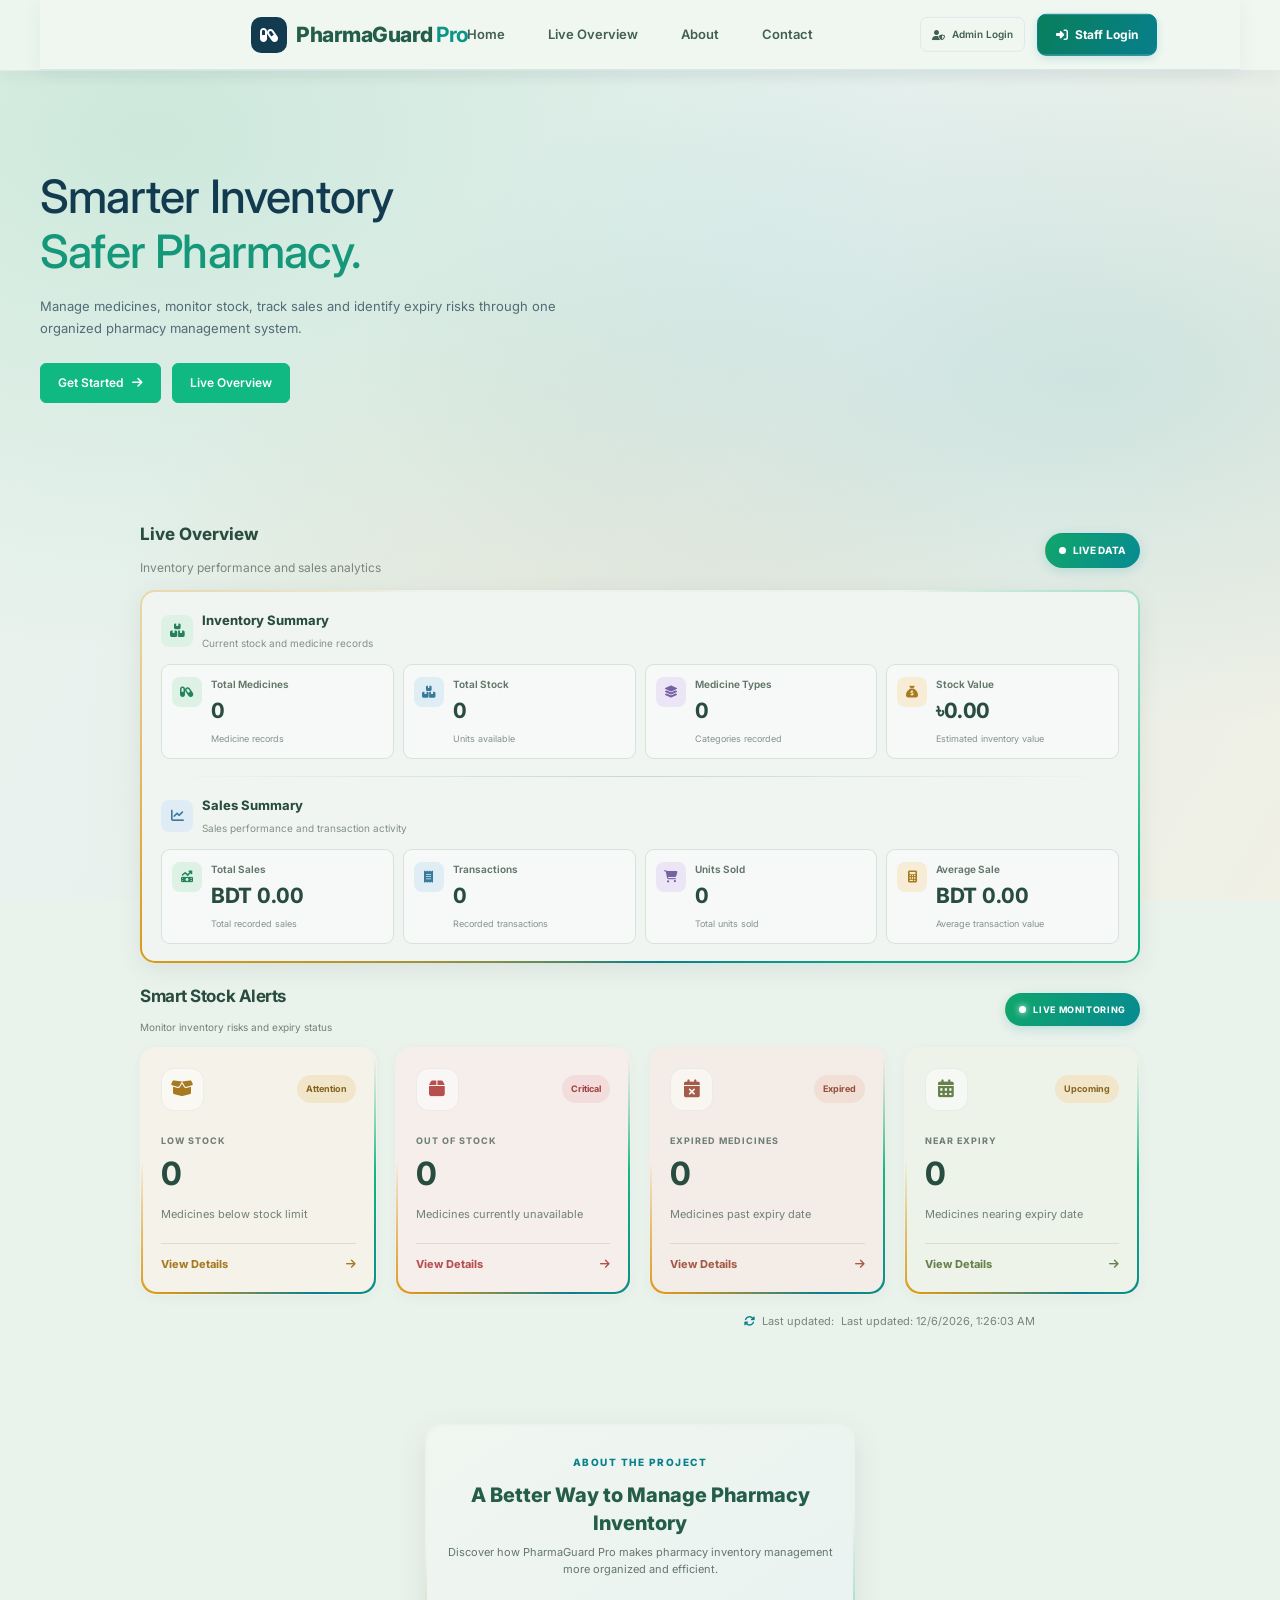
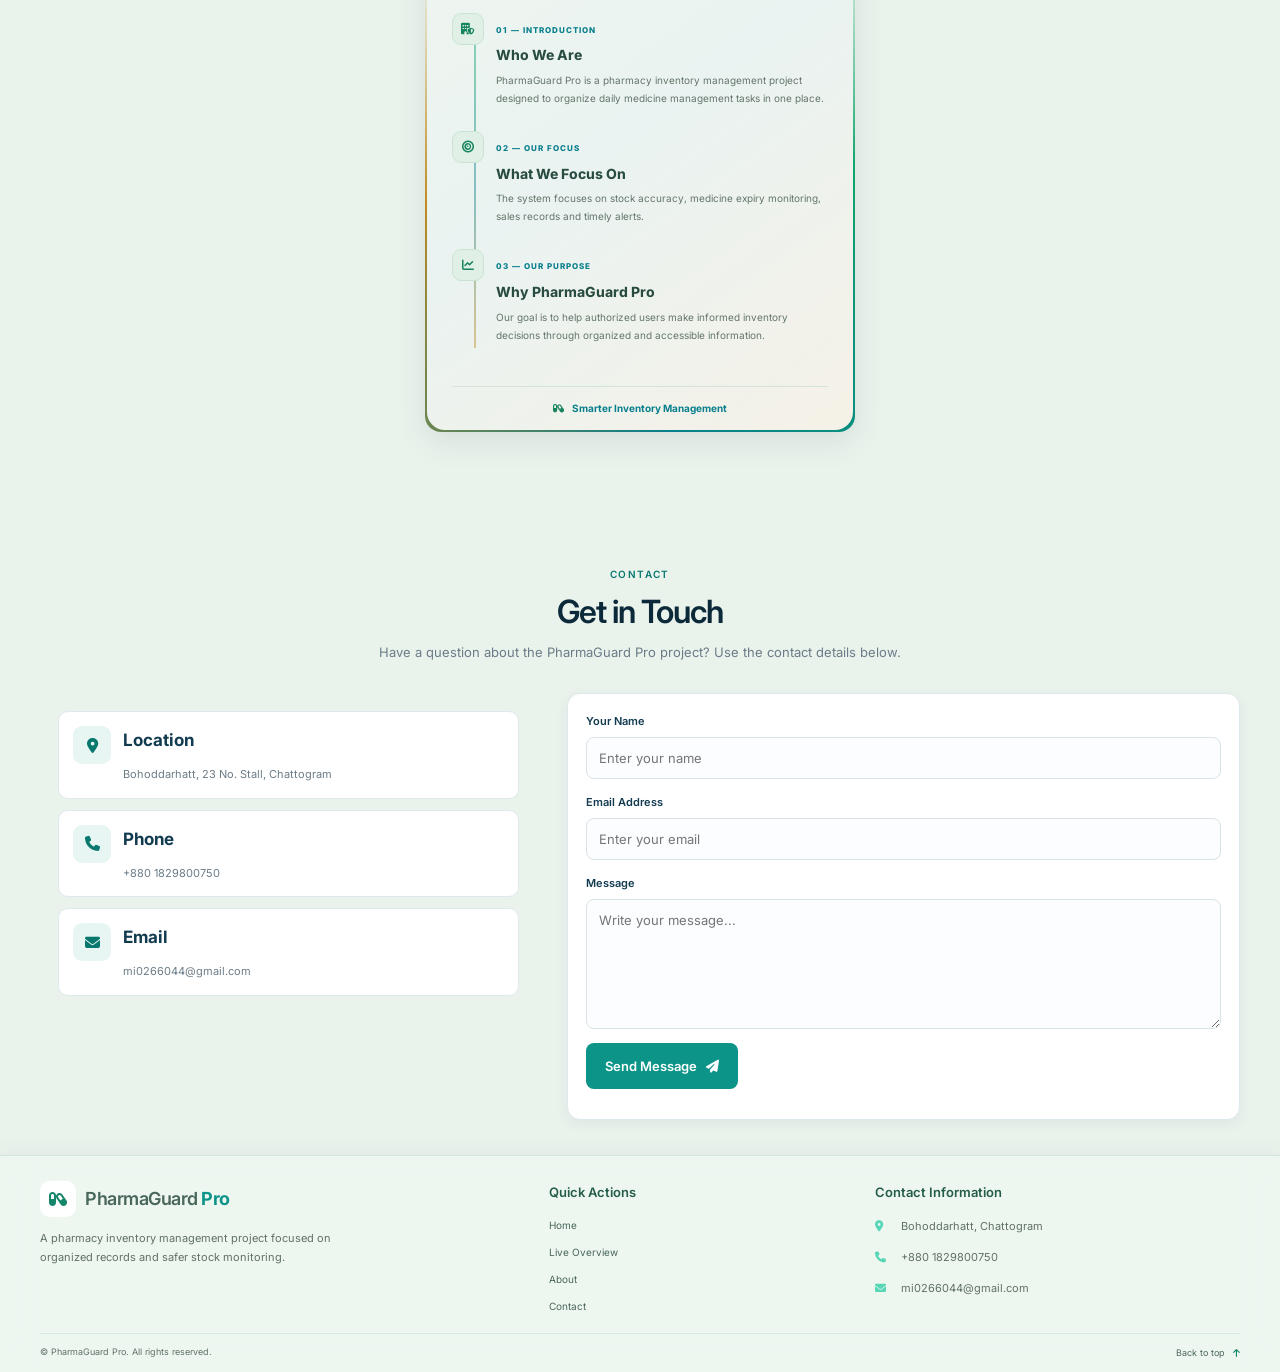
==== index.html @ 83a55e9b "Add files via upload" ====
<!DOCTYPE html>
<html lang="en">
<head>
    <meta charset="UTF-8">
    <meta name="viewport" content="width=device-width, initial-scale=1.0">

    <meta
        name="description"
        content="PharmaGuard Pro is a pharmacy inventory management system for monitoring medicines, stock levels, sales and expiry alerts."
    >

    <title>PharmaGuard Pro | Pharmacy Management</title>

    <!-- Google Font -->
    <link rel="preconnect" href="https://fonts.googleapis.com">
    <link rel="preconnect" href="https://fonts.gstatic.com" crossorigin>
    <link
        href="https://fonts.googleapis.com/css2?family=Inter:wght@400;500;600;700;800&display=swap"
        rel="stylesheet"
    >

    <!-- Icon Library -->
    <link
        rel="stylesheet"
        href="https://cdnjs.cloudflare.com/ajax/libs/font-awesome/6.5.2/css/all.min.css"
    >

    <!-- Main Stylesheet -->
<link rel="stylesheet" href="style.css?v=3.0">
</head>

<body>

    <!-- =========================
         NAVIGATION
    ========================== -->
    <header class="site-header">
        <nav class="navbar container" aria-label="Main navigation">

            <a href="index.html" class="logo" aria-label="PharmaGuard Pro home">
                <span class="logo-icon">
                    <i class="fa-solid fa-capsules"></i>
                </span>
                <span>PharmaGuard <strong>Pro</strong></span>
            </a>

            <input
                type="checkbox"
                id="menu-toggle"
                class="menu-toggle"
                aria-label="Toggle navigation menu"
            >

            <label for="menu-toggle" class="menu-icon">
                <i class="fa-solid fa-bars"></i>
            </label>

            <div class="nav-menu">
                <a href="#home" class="nav-link">Home</a>
                <a href="#overview" class="nav-link">Live Overview</a>
                <a href="#about" class="nav-link">About</a>
                <a href="#contact" class="nav-link">Contact</a>

                <div class="nav-actions">
                    <a href="admin-login.html" class="btn btn-outline">
                        <i class="fa-solid fa-user-shield"></i>
                        Admin Login
                    </a>

                    <a href="staff-login.html" class="btn btn-primary">
                        <i class="fa-solid fa-right-to-bracket"></i>
                        Staff Login
                    </a>
                </div>
            </div>

        </nav>
    </header>


    <main>

        <!-- =========================
             HERO SECTION
        ========================== -->
        <section class="hero" id="home">
            <div class="hero-overlay"></div>

            <div class="container hero-content">

                <h1>
                    Smarter Inventory<br>
                    <span>Safer Pharmacy.</span>
                </h1>

                <p>
                    Manage medicines, monitor stock, track sales and identify
                    expiry risks through one organized pharmacy management system.
                </p>

                <div class="hero-actions">
                    <a href="staff-login.html" class="btn btn-primary">
                        Get Started
                        <i class="fa-solid fa-arrow-right"></i>
                    </a>

                    <a href="#overview" class="btn btn-light">
                        Live Overview
                    </a>
                </div>

            </div>
        </section>

<!-- PROFESSIONAL INVENTORY & SALES DASHBOARD -->
<div class="dashboard-group combined-dashboard-group">

    <div class="combined-dashboard-heading">
        <div>
            <h3>Live Overview</h3>
            <p>Inventory performance and sales analytics</p>
        </div>

        <span class="overview-status">
            <span></span> LIVE DATA
        </span>
    </div>

    <!-- ONE LARGE CARD -->
    <div class="combined-dashboard-card">

        <div class="combined-card-content">

            <!-- INVENTORY SECTION -->
            <div class="combined-section-heading">
                <div class="combined-section-icon inventory-heading-icon">
                    <i class="fa-solid fa-boxes-stacked"></i>
                </div>
                <div>
                    <h4>Inventory Summary</h4>
                    <p>Current stock and medicine records</p>
                </div>
            </div>

            <div class="combined-metrics-grid">

                <article class="combined-metric">
                    <div class="combined-metric-icon icon-green">
                        <i class="fa-solid fa-capsules"></i>
                    </div>
                    <div class="combined-metric-info">
                        <span>Total Medicines</span>
                        <h3 id="dashTotalMedicines">0</h3>
                        <p>Medicine records</p>
                    </div>
                </article>

                <article class="combined-metric">
                    <div class="combined-metric-icon icon-blue">
                        <i class="fa-solid fa-boxes-stacked"></i>
                    </div>
                    <div class="combined-metric-info">
                        <span>Total Stock</span>
                        <h3 id="dashTotalStock">0</h3>
                        <p>Units available</p>
                    </div>
                </article>

                <article class="combined-metric">
                    <div class="combined-metric-icon icon-purple">
                        <i class="fa-solid fa-layer-group"></i>
                    </div>
                    <div class="combined-metric-info">
                        <span>Medicine Types</span>
                        <h3 id="dashMedicineTypes">0</h3>
                        <p>Categories recorded</p>
                    </div>
                </article>

                <article class="combined-metric">
                    <div class="combined-metric-icon icon-amber">
                        <i class="fa-solid fa-sack-dollar"></i>
                    </div>
                    <div class="combined-metric-info">
                        <span>Stock Value</span>
                        <h3 id="dashStockValue">৳0.00</h3>
                        <p>Estimated inventory value</p>
                    </div>
                </article>

            </div>

            <div class="combined-section-divider"></div>

            <!-- SALES SECTION -->
            <div class="combined-section-heading">
                <div class="combined-section-icon sales-heading-icon">
                    <i class="fa-solid fa-chart-line"></i>
                </div>
                <div>
                    <h4>Sales Summary</h4>
                    <p>Sales performance and transaction activity</p>
                </div>
            </div>

            <div class="combined-metrics-grid">

                <article class="combined-metric">
                    <div class="combined-metric-icon icon-green">
                        <i class="fa-solid fa-money-bill-trend-up"></i>
                    </div>
                    <div class="combined-metric-info">
                        <span>Total Sales</span>
                        <h3 id="dashTotalSales">৳0.00</h3>
                        <p>Total recorded sales</p>
                    </div>
                </article>

                <article class="combined-metric">
                    <div class="combined-metric-icon icon-blue">
                        <i class="fa-solid fa-receipt"></i>
                    </div>
                    <div class="combined-metric-info">
                        <span>Transactions</span>
                        <h3 id="dashTransactions">0</h3>
                        <p>Recorded transactions</p>
                    </div>
                </article>

                <article class="combined-metric">
                    <div class="combined-metric-icon icon-purple">
                        <i class="fa-solid fa-cart-shopping"></i>
                    </div>
                    <div class="combined-metric-info">
                        <span>Units Sold</span>
                        <h3 id="dashUnitsSold">0</h3>
                        <p>Total units sold</p>
                    </div>
                </article>

                <article class="combined-metric">
                    <div class="combined-metric-icon icon-amber">
                        <i class="fa-solid fa-calculator"></i>
                    </div>
                    <div class="combined-metric-info">
                        <span>Average Sale</span>
                        <h3 id="dashAverageSale">৳0.00</h3>
                        <p>Average transaction value</p>
                    </div>
                </article>

            </div>

        </div>
    </div>
</div>
<!-- Smart Stock Alerts -->
<div class="dashboard-group smart-alerts-group">

    <div class="smart-alerts-heading">
        <div>
            <h3>Smart Stock Alerts</h3>
            <p>Monitor inventory risks and expiry status</p>
        </div>

        <span class="alerts-live-badge">
            <span class="alerts-live-dot"></span>
            LIVE MONITORING
        </span>
    </div>

    <div class="dashboard-metrics alert-metrics">

        <!-- Low Stock -->
        <article class="dashboard-metric alert-card alert-low">
            <div class="alert-card-top">
                <div class="alert-icon-box">
                    <i class="fa-solid fa-box-open"></i>
                </div>
                <span class="alert-status status-warning">Attention</span>
            </div>

            <div class="alert-card-info">
                <span class="alert-category">LOW STOCK</span>
                <h3 id="dashLowStock">0</h3>
                <p>Medicines below stock limit</p>
            </div>

            <a href="alert-details.html?type=low"
               class="view-details-btn">
                View Details
                <i class="fa-solid fa-arrow-right"></i>
            </a>
        </article>

        <!-- Out of Stock -->
        <article class="dashboard-metric alert-card alert-out">
            <div class="alert-card-top">
                <div class="alert-icon-box">
                    <i class="fa-solid fa-box"></i>
                </div>
                <span class="alert-status status-critical">Critical</span>
            </div>

            <div class="alert-card-info">
                <span class="alert-category">OUT OF STOCK</span>
                <h3 id="dashOutOfStock">0</h3>
                <p>Medicines currently unavailable</p>
            </div>

            <a href="alert-details.html?type=out"
               class="view-details-btn">
                View Details
                <i class="fa-solid fa-arrow-right"></i>
            </a>
        </article>

        <!-- Expired -->
        <article class="dashboard-metric alert-card alert-expired">
            <div class="alert-card-top">
                <div class="alert-icon-box">
                    <i class="fa-solid fa-calendar-xmark"></i>
                </div>
                <span class="alert-status status-expired">Expired</span>
            </div>

            <div class="alert-card-info">
                <span class="alert-category">EXPIRED MEDICINES</span>
                <h3 id="dashExpired">0</h3>
                <p>Medicines past expiry date</p>
            </div>

            <a href="alert-details.html?type=expired"
               class="view-details-btn">
                View Details
                <i class="fa-solid fa-arrow-right"></i>
            </a>
        </article>

        <!-- Near Expiry -->
        <article class="dashboard-metric alert-card alert-near">
            <div class="alert-card-top">
                <div class="alert-icon-box">
                    <i class="fa-solid fa-calendar-days"></i>
                </div>
                <span class="alert-status status-warning">Upcoming</span>
            </div>

            <div class="alert-card-info">
                <span class="alert-category">NEAR EXPIRY</span>
                <h3 id="dashNearExpiry">0</h3>
                <p>Medicines nearing expiry date</p>
            </div>

            <a href="alert-details.html?type=near"
               class="view-details-btn">
                View Details
                <i class="fa-solid fa-arrow-right"></i>
            </a>
        </article>

    </div>
</div>

<!-- Last Updated -->
<p class="dashboard-updated">
    <i class="fa-solid fa-rotate"></i>
    Last updated:
    <span id="dashboardUpdated">Waiting for data...</span>
</p>

<!-- =========================
     PROFESSIONAL ABOUT SECTION
========================== -->

<section class="section about-section" id="about">

    <div class="container about-container">

        <div class="about-main-card">

            <!-- About Heading -->
            <div class="about-top">
                <span class="section-label">ABOUT THE PROJECT</span>

                <h2>A Better Way to Manage Pharmacy Inventory</h2>

                <p>
                    Discover how PharmaGuard Pro makes pharmacy
                    inventory management more organized and efficient.
                </p>
            </div>

            <!-- Vertical Steps -->
            <div class="about-timeline">

                <!-- Step 01 -->
                <div class="about-step">
                    <div class="about-step-number">
                        <i class="fa-solid fa-building-shield"></i>
                    </div>

                    <div class="about-step-content">
                        <span>01 — INTRODUCTION</span>
                        <h3>Who We Are</h3>
                        <p>
                            PharmaGuard Pro is a pharmacy inventory
                            management project designed to organize
                            daily medicine management tasks in one place.
                        </p>
                    </div>
                </div>

                <!-- Step 02 -->
                <div class="about-step">
                    <div class="about-step-number">
                        <i class="fa-solid fa-bullseye"></i>
                    </div>

                    <div class="about-step-content">
                        <span>02 — OUR FOCUS</span>
                        <h3>What We Focus On</h3>
                        <p>
                            The system focuses on stock accuracy,
                            medicine expiry monitoring, sales records
                            and timely alerts.
                        </p>
                    </div>
                </div>

                <!-- Step 03 -->
                <div class="about-step">
                    <div class="about-step-number">
                        <i class="fa-solid fa-chart-line"></i>
                    </div>

                    <div class="about-step-content">
                        <span>03 — OUR PURPOSE</span>
                        <h3>Why PharmaGuard Pro</h3>
                        <p>
                            Our goal is to help authorized users make
                            informed inventory decisions through
                            organized and accessible information.
                        </p>
                    </div>
                </div>

            </div>

            <!-- Bottom Label -->
            <div class="about-card-footer">
                <i class="fa-solid fa-capsules"></i>
                <span>Smarter Inventory Management</span>
            </div>

        </div>

    </div>

</section>


        <!-- =========================
             CONTACT
        ========================== -->
        <section class="section contact-section" id="contact">
            <div class="container">

                <div class="section-heading">
                    <span class="section-label">CONTACT</span>
                    <h2>Get in Touch</h2>
                    <p>
                        Have a question about the PharmaGuard Pro project?
                        Use the contact details below.
                    </p>
                </div>

                <div class="contact-grid">

                    <div class="contact-info">

                        <div class="contact-item">
                            <span class="contact-icon">
                                <i class="fa-solid fa-location-dot"></i>
                            </span>
                            <div>
                                <h3>Location</h3>
                                <p>Bohoddarhatt, 23 No. Stall, Chattogram</p>
                            </div>
                        </div>

                        <div class="contact-item">
                            <span class="contact-icon">
                                <i class="fa-solid fa-phone"></i>
                            </span>
                            <div>
                                <h3>Phone</h3>
                                <p>+880 1829800750</p>
                            </div>
                        </div>

                        <div class="contact-item">
                            <span class="contact-icon">
                                <i class="fa-solid fa-envelope"></i>
                            </span>
                            <div>
                                <h3>Email</h3>
                                <p>
                                    <a href="mailto:mi0266044@gmail.com">
                                        mi0266044@gmail.com
                                    </a>
                                </p>
                            </div>
                        </div>

                    </div>

                    <form class="contact-form" id="contactForm">
                        <div class="form-group">
                            <label for="contactName">Your Name</label>
                            <input
                                type="text"
                                id="contactName"
                                name="name"
                                placeholder="Enter your name"
                                required
                            >
                        </div>

                        <div class="form-group">
                            <label for="contactEmail">Email Address</label>
                            <input
                                type="email"
                                id="contactEmail"
                                name="email"
                                placeholder="Enter your email"
                                required
                            >
                        </div>

                        <div class="form-group">
                            <label for="contactMessage">Message</label>
                            <textarea
                                id="contactMessage"
                                name="message"
                                rows="5"
                                placeholder="Write your message..."
                                required
                            ></textarea>
                        </div>

                        <button type="submit" class="btn btn-primary">
                            Send Message
                            <i class="fa-solid fa-paper-plane"></i>
                        </button>

                        <p
                            id="contactFormStatus"
                            class="form-status"
                            role="status"
                            aria-live="polite"
                        ></p>
                    </form>

                </div>
            </div>
        </section>

    </main>
<!-- =========================
     FOOTER
========================== -->
<footer class="site-footer">
    <div class="container">

        <div class="footer-content">

            <!-- LEFT SIDE -->
            <div class="footer-brand">
                <a href="#home" class="logo footer-logo">
                    <span class="logo-icon">
                        <i class="fa-solid fa-capsules"></i>
                    </span>
                    <span>PharmaGuard <strong>Pro</strong></span>
                </a>

                <p>
                    A pharmacy inventory management project focused on
                    organized records and safer stock monitoring.
                </p>
            </div>

            <!-- CENTER -->
            <div class="footer-navigation">
                <h3>Quick Actions</h3>

                <div class="footer-links">
                    <a href="#home">Home</a>
                    <a href="#overview">Live Overview</a>
                    <a href="#about">About</a>
                    <a href="#contact">Contact</a>
                </div>
            </div>

            <!-- RIGHT SIDE -->
            <div class="footer-contact">
                <h3>Contact Information</h3>
                <p><i class="fa-solid fa-location-dot"></i> Bohoddarhatt, Chattogram</p>
                <p><i class="fa-solid fa-phone"></i> +880 1829800750</p>
                <p><i class="fa-solid fa-envelope"></i> mi0266044@gmail.com</p>
            </div>

        </div>

        <!-- COPYRIGHT -->
        <div class="footer-bottom">
            <p>
                &copy; <span id="currentYear"></span>
                PharmaGuard Pro. All rights reserved.
            </p>

            <a href="#home" aria-label="Back to top">
                Back to top
                <i class="fa-solid fa-arrow-up"></i>
            </a>
        </div>

    </div>
</footer>


    <!-- Existing project scripts -->
    <script src="script.js"></script>
    <script src="dashboard.js"></script>

</body>
</html>
---- style.css ----
/* =========================================
   PHARMAGUARD PRO
   Main Stylesheet
========================================= */

:root {
    --primary: #123b50;
    --primary-dark: #0b2939;
    --primary-light: #20576b;

    --teal: #0d9488;
    --teal-dark: #08786f;
    --green: #24a06b;

    --background: #f5f8fa;
    --surface: #ffffff;
    --surface-soft: #edf5f5;

    --text: #233746;
    --text-muted: #6b7c88;

    --border: #dfe8ed;

    --danger: #d94c52;
    --warning: #d88a19;
    --success: #198754;

    --shadow-sm: 0 4px 14px rgba(18,59,80,.06);
    --shadow-md: 0 12px 30px rgba(18,59,80,.09);

    --radius-sm: 8px;
    --radius-md: 14px;
    --radius-lg: 22px;

    --container: 1160px;
    --transition: .25s ease;
}

/* GLOBAL */

* {
    margin: 0;
    padding: 0;
    box-sizing: border-box;
}

html {
    scroll-behavior: smooth;
    scroll-padding-top: 90px;
}

body {
    font-family: "Inter", sans-serif;
    color: var(--text);
    background: var(--background);
    line-height: 1.7;
    font-size: 15px;
    overflow-x: hidden;
}

img {
    max-width: 100%;
    display: block;
}

a {
    text-decoration: none;
    color: inherit;
}

button,
input,
textarea {
    font: inherit;
}

.container {
    width: min(var(--container), calc(100% - 40px));
    margin-inline: auto;
}

.section {
    padding: 88px 0;
}

.section-heading {
    max-width: 680px;
    margin: 0 auto 42px;
    text-align: center;
}

.section-heading h2,
.about-content h2 {
    color: var(--primary-dark);
    font-size: clamp(27px, 3.2vw, 39px);
    line-height: 1.25;
    letter-spacing: -1px;
    margin-top: 10px;
    font-weight: 600;
}

.section-heading > p {
    color: var(--text-muted);
    margin-top: 13px;
    line-height: 1.8;
}

.section-label {
    display: inline-block;
    color: var(--teal-dark);
    font-size: 11px;
    font-weight: 600;
    letter-spacing: 1.7px;
    text-transform: uppercase;
}


/* BUTTONS */

.btn {
    min-height: 46px;
    padding: 11px 19px;
    display: inline-flex;
    justify-content: center;
    align-items: center;
    gap: 9px;
    border: 1px solid transparent;
    border-radius: var(--radius-sm);
    font-size: 13px;
    font-weight: 600;
    cursor: pointer;
    transition: var(--transition);
}

.btn:hover {
    transform: translateY(-2px);
}

.btn-primary {
    background: var(--teal);
    color: #fff;
    border-color: var(--teal);
}

.btn-primary:hover {
    background: var(--teal-dark);
    border-color: var(--teal-dark);
}

.btn-outline {
    background: transparent;
    color: var(--primary);
    border-color: var(--border);
}

.btn-outline:hover {
    background: var(--surface-soft);
    border-color: var(--teal);
}

.btn-light {
    background: #fff;
    color: var(--primary);
    border-color: #fff;
}


/* =========================================
   NAVBAR
   Current HTML structure preserved
========================================= */

.site-header {
    position: sticky;
    top: 0;
    z-index: 1000;
    width: 100%;
    background: rgba(255,255,255,.97);
    border-bottom: 1px solid rgba(223,232,237,.9);
    backdrop-filter: blur(12px);
    -webkit-backdrop-filter: blur(12px);
}

.navbar {
    position: relative;
    min-height: 78px;
    display: flex;
    justify-content: space-between;
    align-items: center;
    gap: 20px;
}

/* Logo left */

.logo {
    display: inline-flex;
    align-items: center;
    gap: 11px;
    color: var(--primary-dark);
    font-size: 19px;
    font-weight: 600;
    letter-spacing: -.5px;
    white-space: nowrap;
    flex-shrink: 0;
}

.logo strong {
    color: var(--teal);
}

.logo-icon {
    width: 42px;
    height: 42px;
    display: inline-flex;
    align-items: center;
    justify-content: center;
    border-radius: 12px;
    background: var(--primary);
    color: #fff;
    font-size: 19px;
}

/* Menu centered */

.nav-menu {
    display: flex;
    align-items: center;
    justify-content: center;
    gap: 25px;

    position: absolute;
    left: 50%;
    transform: translateX(-50%);
}

.nav-link {
    position: relative;
    color: #526674;
    font-size: 12px;
    font-weight: 500;
    white-space: nowrap;
    transition: color var(--transition);
}

.nav-link::after {
    content: "";
    position: absolute;
    left: 0;
    bottom: -8px;
    width: 0;
    height: 2px;
    background: var(--teal);
    transition: width var(--transition);
}

.nav-link:hover {
    color: var(--teal-dark);
}

.nav-link:hover::after {
    width: 100%;
}

/* Login buttons inside nav-menu */

.nav-actions {
    position: absolute;
    left: calc(100% + 95px);
    top: 50%;
    transform: translateY(-50%);

    display: flex;
    align-items: center;
    justify-content: flex-end;
    gap: 12px;
    white-space: nowrap;
}

.nav-actions .btn {
    min-height: 40px;
    min-width: 112px;
    padding: 9px 13px;
    display: inline-flex;
    align-items: center;
    justify-content: center;
    gap: 7px;
    border-radius: 7px;
    font-size: 11px;
    font-weight: 600;
    white-space: nowrap;
}

/* Mobile menu controls */

.menu-toggle,
.menu-icon {
    display: none;
}


/* =========================================
   HERO
========================================= */

.hero {
    position: relative;
    isolation: isolate;
    min-height: 550px;
    display: flex;
    align-items: center;
    overflow: hidden;
    background: linear-gradient(
        120deg,
        #f4fbfa 0%,
        #eaf7f6 50%,
        #f5fbfa 100%
    );
}

.hero-overlay {
    position: absolute;
    inset: 0;
    z-index: -1;
    background: transparent;
}

.hero-content {
    padding-top: 80px;
    padding-bottom: 80px;
    color: var(--primary);
}

.hero h1 {
    max-width: 700px;
    color: #123b50;
    font-size: clamp(36px, 4.5vw, 54px);
    font-weight: 500;
    line-height: 1.25;
    letter-spacing: -.8px;
}

.hero h1 span {
    color: #159779;
    font-weight: 500;
}

.hero-content > p {
    max-width: 570px;
    margin-top: 22px;
    color: #526b76;
    font-size: 14px;
    line-height: 1.8;
}

.hero-actions {
    display: flex;
    flex-wrap: wrap;
    align-items: center;
    gap: 12px;
    margin-top: 30px;
}


/* =========================================
   DASHBOARD
========================================= */

.live-dashboard {
    background: #f2f7f9;
}

.dashboard-heading {
    display: flex;
    justify-content: center;
    align-items: center;
    text-align: center;
}

.dashboard-heading > div:first-child {
    max-width: 650px;
    width: 100%;
    margin: 0 auto;
}

.dashboard-heading > div:first-child > p {
    margin-left: auto;
    margin-right: auto;
}

.dashboard-status {
    display: none;
}

.status-dot {
    width: 8px;
    height: 8px;
    border-radius: 50%;
    background: var(--green);
}

.dashboard-group {
    margin-top: 33px;
}

.dashboard-group-title {
    display: flex;
    align-items: center;
    gap: 10px;
    margin-bottom: 16px;
    color: var(--primary);
    font-size: 16px;
    font-weight: 600;
}

.dashboard-group-title > i {
    color: var(--teal);
}

.dashboard-metrics {
    display: grid;
    grid-template-columns: repeat(4, minmax(0,1fr));
    gap: 17px;
}

.dashboard-metric {
    min-width: 0;
    min-height: 112px;
    padding: 15px 17px;
    border: 1px solid var(--border);
    border-radius: var(--radius-md);
    background: #fff;
    box-shadow: 0 2px 8px rgba(18,59,80,.035);
    transition: var(--transition);
}

.dashboard-metric:hover {
    transform: translateY(-3px);
    border-color: #b8dcd8;
    box-shadow: var(--shadow-sm);
}

.metric-top {
    display: flex;
    justify-content: space-between;
    align-items: center;
    gap: 10px;
    color: var(--text-muted);
    font-size: 12px;
    font-weight: 500;
}

.metric-icon {
    display: none !important;
}

.dashboard-metric > h3 {
    margin-top: 12px;
    color: var(--primary-dark);
    font-size: 23px;
    font-weight: 500;
    line-height: 1.3;
    overflow-wrap: anywhere;
}

.dashboard-metric > p {
    margin-top: 4px;
    color: var(--text-muted);
    font-size: 10px;
}

.alert-card,
.alert-low,
.alert-out,
.alert-expired,
.alert-near {
    background: #fff !important;
    border: 1px solid #e2e9ed !important;
    box-shadow: 0 2px 8px rgba(18,59,80,.035);
}

.view-details-btn {
    display: inline-flex;
    align-items: center;
    gap: 8px;
    margin-top: 17px;
    color: var(--teal-dark);
    font-size: 11px;
    font-weight: 600;
    transition: gap var(--transition);
}

.view-details-btn:hover {
    gap: 13px;
}

.dashboard-updated {
    display: flex;
    align-items: center;
    gap: 8px;
    margin-top: 24px;
    color: var(--text-muted);
    font-size: 11px;
}

.dashboard-updated i {
    color: var(--teal);
}


/* =========================================
   ABOUT
========================================= */

.about-section {
    background: linear-gradient(110deg, #f7fbfb, #edf7f6);
}

.about-grid {
    display: grid;
    grid-template-columns: 1fr 1fr;
    align-items: center;
    gap: 45px;
}

.about-content {
    max-width: 760px;
}

.about-content h2 {
    max-width: 560px;
    margin-bottom: 20px;
}

.about-content > p {
    margin-top: 13px;
    color: var(--text-muted);
    line-height: 1.9;
}

/* About Image Show */
.about-visual {
    display: flex !important;
    align-items: center;
    justify-content: center;
    width: 100%;
    min-height: 300px;
    visibility: visible !important;
    opacity: 1 !important;
}

.about-visual img {
    display: block !important;
    width: 100%;
    max-width: 480px;
    height: 320px;
    object-fit: cover;
    border-radius: 18px;
    visibility: visible !important;
    opacity: 1 !important;
}

/* Mobile Responsive */
@media (max-width: 768px) {
    .about-grid {
        grid-template-columns: 1fr;
        gap: 25px;
    }

    .about-visual {
        min-height: 220px;
    }

    .about-visual img {
        max-width: 100%;
        height: 240px;
    }
}

/* =========================================
   CONTACT
========================================= */

.contact-section {
    background: var(--background);
}

.contact-grid {
    display: grid;
    grid-template-columns: .85fr 1.15fr;
    gap: 45px;
    align-items: start;
}

.contact-info {
    display: grid;
    gap: 16px;
}

.contact-item {
    display: flex;
    align-items: flex-start;
    gap: 16px;
    padding: 20px;
    border: 1px solid var(--border);
    border-radius: var(--radius-md);
    background: #fff;
}

.contact-icon {
    width: 44px;
    height: 44px;
    flex-shrink: 0;
    display: flex;
    align-items: center;
    justify-content: center;
    border-radius: 12px;
    background: #e7f6f2;
    color: var(--teal-dark);
    font-size: 17px;
}

.contact-item h3 {
    color: var(--primary);
    font-size: 13px;
}

.contact-item p {
    margin-top: 5px;
    color: var(--text-muted);
    font-size: 12px;
    overflow-wrap: anywhere;
}

.contact-item a:hover {
    color: var(--teal-dark);
}

.contact-form {
    padding: 28px;
    border: 1px solid var(--border);
    border-radius: var(--radius-lg);
    background: #fff;
    box-shadow: var(--shadow-sm);
}

.form-group {
    display: grid;
    gap: 8px;
    margin-bottom: 19px;
}

.form-group label {
    color: var(--primary);
    font-size: 12px;
    font-weight: 600;
}

.form-group input,
.form-group textarea {
    width: 100%;
    padding: 13px 14px;
    border: 1px solid #d8e3e8;
    border-radius: var(--radius-sm);
    background: #fbfdfe;
    color: var(--text);
    font-size: 13px;
    outline: none;
    transition: var(--transition);
}

.form-group input:focus,
.form-group textarea:focus {
    border-color: var(--teal);
    box-shadow: 0 0 0 3px rgba(13,148,136,.09);
}

.form-group textarea {
    min-height: 130px;
    resize: vertical;
}

.contact-form button {
    border: 0;
}

.form-status {
    margin-top: 12px;
    font-size: 12px;
    color: var(--text-muted);
}


/* =========================================
   FOOTER
========================================= */

.site-footer {
    padding: 43px 0 20px;
    background: #081f2c;
    color: #c4d3da;
}

.footer-content {
    display: grid;
    grid-template-columns: 1.3fr .8fr 1fr;
    align-items: start;
    gap: 55px;
    text-align: left;
}

.footer-brand {
    max-width: 330px;
}

.footer-logo {
    color: #fff;
    font-size: 20px;
}

.footer-logo .logo-icon {
    background: #fff;
    color: #138c78;
}

.footer-brand p {
    margin-top: 17px;
    color: #b0c3cc;
    font-size: 12px;
    line-height: 1.9;
}

.footer-navigation h3,
.footer-contact h3 {
    margin-bottom: 20px;
    color: #fff;
    font-size: 15px;
    font-weight: 600;
}

.footer-links {
    display: flex;
    flex-direction: column;
    align-items: flex-start;
    gap: 13px;
}

.footer-links a {
    color: #d4e1e6;
    font-size: 11px;
    transition: color var(--transition);
}

.footer-links a:hover {
    color: #69e0c3;
    padding-left: 4px;
}

.footer-contact p {
    display: flex;
    align-items: center;
    gap: 11px;
    margin-bottom: 15px;
    color: #c6d5dc;
    font-size: 12px;
}

.footer-contact i {
    min-width: 15px;
    color: #58d7b7;
}

.footer-bottom {
    margin-top: 30px;
    padding-top: 18px;
    display: flex;
    justify-content: space-between;
    align-items: center;
    gap: 20px;
    border-top: 1px solid rgba(255,255,255,.12);
}

.footer-bottom p,
.footer-bottom a {
    color: #a9bec8;
    font-size: 10px;
}

.footer-bottom a {
    display: inline-flex;
    align-items: center;
    gap: 8px;
}

.footer-bottom a:hover {
    color: #69e0c3;
}


/* =========================================
   LAPTOP
========================================= */

@media (min-width: 801px) and (max-width: 1250px) {

    .container {
        width: calc(100% - 36px);
    }

    .navbar {
        gap: 12px;
    }

    .logo {
        font-size: 16px;
        gap: 7px;
    }

    .logo-icon {
        width: 36px;
        height: 36px;
        font-size: 16px;
    }

    .nav-menu {
        gap: 15px;
    }

    .nav-link {
        font-size: 11px;
    }

    .nav-actions {
        left: calc(100% + 35px);
        gap: 7px;
    }

    .nav-actions .btn {
        min-width: 94px;
        padding: 9px 9px;
        font-size: 10px;
    }
}


/* =========================================
   TABLET AND MOBILE
========================================= */

@media (max-width: 800px) {

    .navbar {
        min-height: 72px;
        display: flex;
        justify-content: space-between;
        align-items: center;
        flex-wrap: wrap;
        gap: 0;
    }

    .logo {
        font-size: 17px;
    }

    .logo-icon {
        width: 38px;
        height: 38px;
        font-size: 17px;
    }

    .menu-icon {
        width: 42px;
        height: 42px;
        display: inline-flex;
        align-items: center;
        justify-content: center;
        border: 1px solid var(--border);
        border-radius: 9px;
        background: #fff;
        color: var(--primary);
        font-size: 20px;
        cursor: pointer;
        order: 2;
    }

    .menu-toggle {
        display: none;
    }

    .nav-menu {
        position: static;
        left: auto;
        transform: none;

        display: none;
        order: 3;
        width: 100%;

        align-items: stretch;
        flex-direction: column;
        gap: 0;

        padding: 8px 0 0;
        border-top: 1px solid var(--border);
    }

    .menu-toggle:checked ~ .nav-menu {
        display: flex;
    }

    .nav-link {
        padding: 12px 4px;
        border-bottom: 1px solid #edf1f4;
        font-size: 13px;
    }

    .nav-link::after {
        display: none;
    }

    .nav-actions {
        position: static;
        transform: none;

        display: none;
        order: 4;
        width: 100%;

        flex-direction: row;
        gap: 10px;

        padding: 12px 0 18px;
    }

    .menu-toggle:checked ~ .nav-menu .nav-actions {
        display: flex;
    }

    .nav-actions .btn {
        flex: 1;
        min-width: 0;
        width: 100%;
        padding: 10px 8px;
        font-size: 11px;
    }

    .hero {
        min-height: 510px;
    }

    .hero-content {
        padding-top: 70px;
        padding-bottom: 70px;
    }

    .dashboard-metrics {
        grid-template-columns: repeat(2,minmax(0,1fr));
    }

    .contact-grid {
        grid-template-columns: 1fr;
        gap: 30px;
    }

    .footer-content {
        grid-template-columns: 1fr 1fr;
        gap: 35px;
    }

    .footer-brand {
        grid-column: 1 / -1;
    }
}


/* =========================================
   SMALL MOBILE
========================================= */

@media (max-width: 480px) {

    .container {
        width: calc(100% - 28px);
    }

    .section {
        padding: 62px 0;
    }

    .section-heading h2,
    .about-content h2 {
        font-size: 27px;
    }

    .logo {
        gap: 8px;
        font-size: 15px;
    }

    .logo-icon {
        width: 35px;
        height: 35px;
        font-size: 15px;
    }

    .nav-actions {
        gap: 8px;
    }

    .hero {
        min-height: 480px;
    }

    .hero-content {
        padding-top: 58px;
        padding-bottom: 58px;
    }

    .hero h1 {
        font-size: 37px;
    }

    .hero-content > p {
        font-size: 13px;
    }

    .hero-actions {
        align-items: stretch;
        flex-direction: column;
    }

    .hero-actions .btn {
        width: 100%;
    }

    .dashboard-metrics {
        gap: 10px;
    }

    .dashboard-metric {
        min-height: 105px;
        padding: 14px 12px;
        border-radius: 11px;
    }

    .metric-top {
        font-size: 10px;
    }

    .dashboard-metric > h3 {
        font-size: 21px;
    }

    .dashboard-group-title {
        font-size: 14px;
    }

    .contact-form {
        padding: 20px 15px;
    }

    .footer-content {
        grid-template-columns: 1fr;
        gap: 28px;
    }

    .footer-brand {
        grid-column: auto;
    }

    .footer-bottom {
        align-items: center;
        flex-direction: column;
        text-align: center;
        gap: 12px;
    }
}


/* ACCESSIBILITY */

@media (prefers-reduced-motion: reduce) {
    *,
    *::before,
    *::after {
        scroll-behavior: auto !important;
        transition-duration: .01ms !important;
    }
}

.dashboard-group h3 {
    margin-bottom: 14px;
    padding-bottom: 6px;
    line-height: 1.4;
}

.dashboard-group h3 + * {
    margin-top: 4px;
}

/* =====================================
   LIVE DASHBOARD - CLEAN PROFESSIONAL UI
===================================== */

.live-dashboard {
    background: #f5f7f8;
    color: #263746;
}

.live-dashboard .dashboard-heading {
    display: flex;
    align-items: center;
    justify-content: space-between;
    gap: 22px;
    margin-bottom: 38px;
}

.live-dashboard .dashboard-heading h2 {
    color: #244454;
    font-weight: 600;
    letter-spacing: -0.5px;
}

.live-dashboard .dashboard-heading p {
    color: #71808a;
    line-height: 1.8;
}

/* Animated LIVE circle */
.live-dashboard .dashboard-status {
    display: inline-flex;
    align-items: center;
    gap: 9px;
    flex-shrink: 0;
    padding: 9px 14px;
    border: 1px solid #dce7e7;
    border-radius: 50px;
    background: #ffffff;
    color: #244454;
    font-size: 11px;
    font-weight: 700;
    letter-spacing: 1px;
}

.live-dashboard .live-indicator {
    width: 11px;
    height: 11px;
    display: inline-block;
    border-radius: 50%;
    background: #10b981;
    animation: liveColorChange 3s ease-in-out infinite;
}

@keyframes liveColorChange {
    0%, 100% {
        background: #10b981;
        box-shadow: 0 0 5px #10b981;
    }

    33% {
        background: #087f8c;
        box-shadow: 0 0 9px #087f8c;
    }

    66% {
        background: #e5a323;
        box-shadow: 0 0 9px #e5a323;
    }
}

/* Section groups */
.live-dashboard .dashboard-group {
    margin: 0 0 38px;
}

.live-dashboard .dashboard-group > h3 {
    margin: 0 0 20px;
    padding-bottom: 13px;
    border-bottom: 1px solid #dfe6e8;
    color: #315564;
    font-size: 15px;
    font-weight: 600;
}

/* Remove card appearance */
.live-dashboard .dashboard-metrics {
    display: grid;
    grid-template-columns: repeat(4, minmax(0, 1fr));
    gap: 0;
    background: transparent;
}

.live-dashboard .dashboard-metric {
    min-width: 0;
    padding: 12px 23px;
    background: transparent;
    border: 0;
    border-left: 1px solid #dfe6e8;
    border-radius: 0;
    box-shadow: none;
    transition: none;
}

.live-dashboard .dashboard-metric:first-child {
    padding-left: 0;
    border-left: 0;
}

/* Hide decorative metric icons */
.live-dashboard .metric-icon {
    display: none !important;
}

.live-dashboard .metric-top {
    display: block;
    margin-bottom: 12px;
    color: #71808a;
    font-size: 12px;
    font-weight: 500;
}

.live-dashboard .dashboard-metric h3 {
    margin: 0 0 8px;
    color: #245363;
    font-size: 30px;
    font-weight: 600;
    line-height: 1.3;
    overflow-wrap: anywhere;
}

.live-dashboard .dashboard-metric p {
    margin: 0;
    color: #829099;
    font-size: 12px;
    line-height: 1.7;
}

/* Alert metrics remain simple, not boxed */
.live-dashboard .alert-card {
    border-radius: 0;
    box-shadow: none;
}

.live-dashboard .alert-card.alert-low {
    border-left: 0;
}

.live-dashboard .alert-card.alert-out,
.live-dashboard .alert-card.alert-expired,
.live-dashboard .alert-card.alert-near {
    border-left: 1px solid #dfe6e8;
}

/* Alert detail links */
.live-dashboard .view-details-btn {
    display: inline-flex;
    align-items: center;
    gap: 7px;
    margin-top: 14px;
    color: #087f8c;
    font-size: 12px;
    font-weight: 600;
    text-decoration: none;
}

.live-dashboard .view-details-btn:hover {
    color: #075e68;
}

/* Last updated */
.live-dashboard .dashboard-updated {
    display: flex;
    align-items: center;
    flex-wrap: wrap;
    gap: 8px;
    margin: 8px 0 0;
    padding-top: 18px;
    border-top: 1px solid #dfe6e8;
    color: #71808a;
    font-size: 11px;
}

.live-dashboard .dashboard-updated i {
    color: #087f8c;
}

/* Tablet and mobile */
@media (max-width: 768px) {
    .live-dashboard .dashboard-heading {
        align-items: flex-start;
        gap: 14px;
    }

    .live-dashboard .dashboard-metrics {
        grid-template-columns: repeat(2, minmax(0, 1fr));
        row-gap: 24px;
    }

    .live-dashboard .dashboard-metric {
        padding: 10px 14px;
    }

    .live-dashboard .dashboard-metric:nth-child(odd) {
        padding-left: 0;
        border-left: 0;
    }

    .live-dashboard .dashboard-metric:nth-child(even) {
        border-left: 1px solid #dfe6e8;
    }

    .live-dashboard .dashboard-metric h3 {
        font-size: 26px;
    }
}

@media (max-width: 420px) {
    .live-dashboard .dashboard-heading {
        flex-direction: column;
    }

    .live-dashboard .dashboard-heading h2 {
        font-size: 22px;
    }

    .live-dashboard .dashboard-status {
        padding: 7px 11px;
    }

    .live-dashboard .dashboard-metric h3 {
        font-size: 23px;
    }

    .live-dashboard .dashboard-metric p {
        font-size: 11px;
    }
}

/* =====================================
   FULL LIVE BUTTON COLOR ANIMATION
===================================== */

.live-dashboard .dashboard-status {
    position: relative;
    display: inline-flex;
    align-items: center;
    justify-content: center;
    gap: 8px;
    min-width: 88px;
    padding: 8px 13px;
    border: 1px solid #10b981;
    border-radius: 50px;
    background: #10b981;
    color: #ffffff;
    font-size: 11px;
    font-weight: 700;
    letter-spacing: 1px;
    animation: liveButtonColor 4s ease-in-out infinite;
}

.live-dashboard .live-indicator {
    width: 8px;
    height: 8px;
    border-radius: 50%;
    background: #ffffff;
    box-shadow: 0 0 5px #ffffff;
    animation: liveDotPulse 1s ease-in-out infinite;
}

/* LIVE BUTTON - OUTWARD GLOW ANIMATION */

.live-dashboard .dashboard-status {
    position: relative;
    z-index: 1;
    overflow: visible;
    animation: liveButtonGlow 3s ease-in-out infinite;
}

@keyframes liveButtonGlow {
    0%, 100% {
        background: #10b981;
        border-color: #10b981;
        box-shadow:
            0 0 5px #10b981,
            0 0 12px #10b981,
            0 0 22px #10b981;
    }

    33% {
        background: #087f8c;
        border-color: #087f8c;
        box-shadow:
            0 0 7px #087f8c,
            0 0 18px #087f8c,
            0 0 32px #087f8c;
    }

    66% {
        background: #d99a18;
        border-color: #d99a18;
        box-shadow:
            0 0 7px #d99a18,
            0 0 18px #d99a18,
            0 0 32px #d99a18;
    }
}

@keyframes liveDotPulse {
    0%, 100% {
        opacity: 1;
        transform: scale(1);
    }

    50% {
        opacity: 0.55;
        transform: scale(0.8);
    }
}

/* =====================================
   COMPACT HORIZONTAL METRIC SECTIONS
===================================== */

.live-dashboard .dashboard-group {
    margin-bottom: 25px;
}

.live-dashboard .dashboard-group > h3 {
    margin-bottom: 12px;
    padding-bottom: 9px;
    font-size: 14px;
}

.live-dashboard .dashboard-metrics {
    gap: 0;
}

.live-dashboard .dashboard-metric {
    padding: 7px 15px;
}

.live-dashboard .dashboard-metric:first-child {
    padding-left: 0;
}

.live-dashboard .metric-top {
    margin-bottom: 7px;
    font-size: 11px;
}

.live-dashboard .dashboard-metric h3 {
    margin-bottom: 5px;
    font-size: 25px;
    line-height: 1.25;
}

.live-dashboard .dashboard-metric p {
    font-size: 11px;
    line-height: 1.5;
}

.live-dashboard .view-details-btn {
    margin-top: 9px;
    font-size: 11px;
}

.live-dashboard .dashboard-updated {
    margin-top: 3px;
    padding-top: 12px;
}

/* Mobile compact layout */
@media (max-width: 768px) {
    .live-dashboard .dashboard-group {
        margin-bottom: 23px;
    }

    .live-dashboard .dashboard-metric {
        padding: 7px 12px;
    }

    .live-dashboard .dashboard-metric h3 {
        font-size: 23px;
    }
}

@media (max-width: 420px) {
    .live-dashboard .dashboard-metric h3 {
        font-size: 21px;
    }

    .live-dashboard .dashboard-metric p {
        font-size: 10px;
    }

    .live-dashboard .dashboard-status {
        min-width: 82px;
        padding: 7px 11px;
    }
}


/* =========================================
   PHARMAGUARD PRO - HERO BUTTON ANIMATION
   Always Running: Green → Teal → Amber
========================================= */

.hero-actions .btn-primary,
.hero-actions .btn-light {
    position: relative;
    display: inline-flex;
    align-items: center;
    justify-content: center;
    gap: 9px;

    color: #ffffff !important;
    background: #10b981 !important;
    border: 1px solid #10b981 !important;
    border-radius: 6px;

    animation: heroLiveButtonGlow 3s ease-in-out infinite !important;

    transition: transform 0.3s ease;
    overflow: visible;
    z-index: 1;
}

/* Always running color and outward glow */
@keyframes heroLiveButtonGlow {

    0%, 100% {
        background: #10b981;
        border-color: #10b981;

        box-shadow:
            0 0 5px #10b981,
            0 0 12px #10b981,
            0 0 22px #10b981;
    }

    33% {
        background: #087f8c;
        border-color: #087f8c;

        box-shadow:
            0 0 7px #087f8c,
            0 0 18px #087f8c,
            0 0 32px #087f8c;
    }

    66% {
        background: #d99a18;
        border-color: #d99a18;

        box-shadow:
            0 0 7px #d99a18,
            0 0 18px #d99a18,
            0 0 32px #d99a18;
    }
}

/* Hover effect without stopping animation */
.hero-actions .btn-primary:hover,
.hero-actions .btn-light:hover {
    transform: translateY(-3px);
}

/* Keep arrow icon visible */
.hero-actions .btn-primary i {
    color: #ffffff;
}

/* Mobile button layout */
@media (max-width: 480px) {
    .hero-actions .btn-primary,
    .hero-actions .btn-light {
        min-width: 135px;
    }
}

/* Accessibility */
@media (prefers-reduced-motion: reduce) {
    .hero-actions .btn-primary,
    .hero-actions .btn-light {
        animation: none !important;
    }
}


/* =========================================
   PHARMAGUARD PRO
   COMPACT PROFESSIONAL HOME PAGE
========================================= */

/* Global container */
:root {
    --container: 1080px;
}

.container {
    width: min(var(--container), calc(100% - 36px));
}

/* General sections */
.section {
    padding: 60px 0;
}

.section-heading {
    max-width: 620px;
    margin-bottom: 30px;
}

.section-heading h2,
.about-content h2 {
    font-size: clamp(24px, 3vw, 32px);
    margin-top: 7px;
}

.section-heading > p {
    margin-top: 9px;
    font-size: 13px;
    line-height: 1.7;
}

.section-label {
    font-size: 10px;
    letter-spacing: 1.4px;
}

/* =========================================
   NAVBAR - COMPACT
========================================= */

.navbar {
    min-height: 66px;
}

.logo {
    font-size: 17px;
    gap: 9px;
}

.logo-icon {
    width: 36px;
    height: 36px;
    font-size: 16px;
    border-radius: 10px;
}

.nav-menu {
    gap: 19px;
}

.nav-link {
    font-size: 11px;
}

.nav-actions .btn {
    min-height: 35px;
    min-width: 100px;
    padding: 7px 11px;
    font-size: 10px;
}

/* =========================================
   HERO - COMPACT
========================================= */

.hero {
    min-height: 430px;
}

.hero-content {
    padding-top: 55px;
    padding-bottom: 55px;
}

.hero h1 {
    max-width: 600px;
    font-size: clamp(34px, 4vw, 46px);
    line-height: 1.2;
}

.hero-content > p {
    max-width: 520px;
    margin-top: 16px;
    font-size: 13px;
    line-height: 1.7;
}

.hero-actions {
    gap: 11px;
    margin-top: 23px;
}

.hero-actions .btn {
    min-height: 40px;
    padding: 9px 17px;
    font-size: 12px;
}

/* =========================================
   LIVE DASHBOARD - COMPACT
========================================= */

.live-dashboard {
    padding: 52px 0;
}

.live-dashboard .dashboard-heading {
    margin-bottom: 27px;
}

.live-dashboard .dashboard-heading h2 {
    font-size: 29px;
}

.live-dashboard .dashboard-heading p {
    font-size: 12px;
}

.live-dashboard .dashboard-group {
    margin-bottom: 19px;
}

.live-dashboard .dashboard-group > h3 {
    margin-bottom: 9px;
    padding-bottom: 7px;
    font-size: 13px;
}

.live-dashboard .dashboard-metric {
    padding: 6px 13px;
}

.live-dashboard .metric-top {
    margin-bottom: 5px;
    font-size: 10px;
}

.live-dashboard .dashboard-metric h3 {
    font-size: 23px;
    margin-bottom: 4px;
}

.live-dashboard .dashboard-metric p {
    font-size: 10px;
}

.live-dashboard .view-details-btn {
    margin-top: 7px;
    font-size: 10px;
}

.live-dashboard .dashboard-updated {
    margin-top: 0;
    padding-top: 10px;
    font-size: 10px;
}

/* =========================================
   ABOUT - COMPACT
========================================= */

.about-section {
    padding: 58px 0;
}

.about-grid {
    gap: 32px;
}

.about-content h2 {
    margin-bottom: 13px;
}

.about-content > p {
    margin-top: 9px;
    font-size: 13px;
    line-height: 1.75;
}

.about-visual {
    min-height: 250px;
}

.about-visual img {
    max-width: 420px;
    height: 260px;
    border-radius: 13px;
}

/* =========================================
   CONTACT - COMPACT
========================================= */

.contact-section {
    padding: 58px 0;
}

.contact-grid {
    gap: 30px;
}

.contact-info {
    gap: 11px;
}

.contact-item {
    gap: 12px;
    padding: 14px;
    border-radius: 10px;
}

.contact-icon {
    width: 38px;
    height: 38px;
    font-size: 15px;
    border-radius: 9px;
}

.contact-item h3 {
    font-size: 12px;
}

.contact-item p {
    font-size: 11px;
}

.contact-form {
    padding: 22px;
    border-radius: 13px;
}

.form-group {
    gap: 6px;
    margin-bottom: 14px;
}

.form-group label {
    font-size: 11px;
}

.form-group input,
.form-group textarea {
    padding: 10px 12px;
    font-size: 12px;
}

.form-group textarea {
    min-height: 105px;
}

/* =========================================
   FOOTER - COMPACT
========================================= */

.site-footer {
    padding: 32px 0 16px;
}

.footer-content {
    gap: 35px;
}

.footer-logo {
    font-size: 18px;
}

.footer-brand p {
    margin-top: 12px;
    font-size: 11px;
    line-height: 1.75;
}

.footer-navigation h3,
.footer-contact h3 {
    margin-bottom: 14px;
    font-size: 13px;
}

.footer-links {
    gap: 10px;
}

.footer-links a {
    font-size: 10px;
}

.footer-contact p {
    margin-bottom: 11px;
    font-size: 11px;
}

.footer-bottom {
    margin-top: 22px;
    padding-top: 13px;
}

.footer-bottom p,
.footer-bottom a {
    font-size: 9px;
}

/* =========================================
   TABLET
========================================= */

@media (max-width: 800px) {

    .navbar {
        min-height: 62px;
    }

    .hero {
        min-height: 400px;
    }

    .hero-content {
        padding-top: 48px;
        padding-bottom: 48px;
    }

    .hero h1 {
        font-size: 39px;
    }

    .section {
        padding: 48px 0;
    }

    .live-dashboard {
        padding: 45px 0;
    }

    .live-dashboard .dashboard-metrics {
        row-gap: 18px;
    }

    .about-grid {
        gap: 23px;
    }

    .about-visual {
        min-height: 220px;
    }

    .about-visual img {
        height: 230px;
    }

    .contact-grid {
        gap: 22px;
    }

    .footer-content {
        gap: 25px;
    }
}

/* =========================================
   MOBILE
========================================= */

@media (max-width: 480px) {

    .container {
        width: calc(100% - 28px);
    }

    .section {
        padding: 42px 0;
    }

    .section-heading {
        margin-bottom: 23px;
    }

    .section-heading h2,
    .about-content h2 {
        font-size: 24px;
    }

    .navbar {
        min-height: 60px;
    }

    .hero {
        min-height: 370px;
    }

    .hero-content {
        padding-top: 42px;
        padding-bottom: 42px;
    }

    .hero h1 {
        font-size: 33px;
    }

    .hero-content > p {
        margin-top: 13px;
        font-size: 12px;
        line-height: 1.7;
    }

    .hero-actions {
        margin-top: 20px;
        gap: 10px;
    }

    .hero-actions .btn {
        min-height: 39px;
        font-size: 11px;
    }

    .live-dashboard {
        padding: 40px 0;
    }

    .live-dashboard .dashboard-heading {
        margin-bottom: 22px;
    }

    .live-dashboard .dashboard-heading h2 {
        font-size: 23px;
    }

    .live-dashboard .dashboard-group {
        margin-bottom: 18px;
    }

    .live-dashboard .dashboard-metric {
        padding: 6px 10px;
    }

    .live-dashboard .dashboard-metric h3 {
        font-size: 20px;
    }

    .about-section,
    .contact-section {
        padding: 42px 0;
    }

    .about-grid {
        gap: 18px;
    }

    .about-visual {
        min-height: 190px;
    }

    .about-visual img {
        height: 200px;
        border-radius: 11px;
    }

    .about-content > p {
        font-size: 12px;
        line-height: 1.75;
    }

    .contact-grid {
        gap: 20px;
    }

    .contact-item {
        padding: 12px;
    }

    .contact-form {
        padding: 17px 13px;
    }

    .site-footer {
        padding: 27px 0 14px;
    }

    .footer-content {
        gap: 22px;
    }

    .footer-bottom {
        margin-top: 18px;
    }
}

/* =========================================
   PRESERVE HERO BUTTON ANIMATION
========================================= */

.hero-actions .btn-primary,
.hero-actions .btn-light {
    animation: heroLiveButtonGlow 3s ease-in-out infinite !important;
    color: #ffffff !important;
}

@keyframes heroLiveButtonGlow {
    0%, 100% {
        background: #10b981;
        border-color: #10b981;
        box-shadow:
            0 0 5px #10b981,
            0 0 12px #10b981,
            0 0 22px #10b981;
    }

    33% {
        background: #087f8c;
        border-color: #087f8c;
        box-shadow:
            0 0 7px #087f8c,
            0 0 18px #087f8c,
            0 0 32px #087f8c;
    }

    66% {
        background: #d99a18;
        border-color: #d99a18;
        box-shadow:
            0 0 7px #d99a18,
            0 0 18px #d99a18,
            0 0 32px #d99a18;
    }
}


/* ===== Compact Contact Section ===== */
.contact-section {
    padding: 35px 0 !important;
}

.contact-section .section-title {
    margin-bottom: 8px !important;
    font-size: 25px !important;
}

.contact-section .section-subtitle {
    margin-bottom: 20px !important;
    font-size: 13px !important;
}

.contact-section .contact-content,
.contact-section .contact-container {
    gap: 20px !important;
}

.contact-section .contact-info,
.contact-section .contact-form {
    padding: 18px !important;
}

.contact-section .contact-info h3,
.contact-section .contact-form h3 {
    font-size: 17px !important;
    margin-bottom: 10px !important;
}

.contact-section input,
.contact-section textarea,
.contact-section select {
    padding: 9px 12px !important;
    font-size: 13px !important;
}

.contact-section textarea {
    min-height: 85px !important;
}


/* ===== Compact Footer ===== */
footer,
.footer {
    padding: 25px 0 12px !important;
}

.footer .container {
    gap: 18px !important;
}

.footer h3,
.footer h4 {
    font-size: 15px !important;
    margin-bottom: 10px !important;
}

.footer p,
.footer a,
.footer li {
    font-size: 12px !important;
    line-height: 1.6 !important;
}

.footer ul {
    gap: 5px !important;
}

.footer-bottom {
    margin-top: 18px !important;
    padding-top: 10px !important;
    font-size: 11px !important;
}


/* ===== Mobile ===== */
@media (max-width: 768px) {
    .contact-section {
        padding: 28px 0 !important;
    }

    .contact-section .contact-info,
    .contact-section .contact-form {
        padding: 14px !important;
    }

    footer,
    .footer {
        padding: 20px 0 10px !important;
    }
}

/* =====================================
   SMART STOCK ALERTS — PROFESSIONAL UI
===================================== */

.smart-alerts-group {
    margin-top: 28px;
}

.smart-alerts-heading {
    display: flex;
    align-items: center;
    justify-content: space-between;
    gap: 16px;
    margin-bottom: 20px;
}

.smart-alerts-heading h3 {
    margin: 0 0 5px;
    color: #294C40;
    font-size: 21px;
    font-weight: 700;
    letter-spacing: -0.45px;
}

.smart-alerts-heading p {
    margin: 0;
    color: #728178;
    font-size: 12px;
    line-height: 1.6;
}

.alerts-live-badge {
    display: inline-flex;
    align-items: center;
    gap: 8px;
    flex-shrink: 0;
    padding: 8px 11px;
    border: 1px solid #CFE3D6;
    border-radius: 30px;
    background: #E7F2EA;
    color: #327454;
    font-size: 9px;
    font-weight: 750;
    letter-spacing: 0.65px;
}

.alerts-live-dot {
    width: 7px;
    height: 7px;
    border-radius: 50%;
    background: #10B981;
    box-shadow: 0 0 0 3px rgba(16, 185, 129, 0.12);
    animation: alertLivePulse 1.8s ease-in-out infinite;
}

.alert-metrics {
    display: grid !important;
    grid-template-columns: repeat(4, minmax(0, 1fr));
    gap: 18px !important;
    align-items: stretch;
}

/* Individual alert card */
.alert-metrics .alert-card {
    --alert-accent: #10B981;
    --alert-accent-secondary: #087F8C;
    --alert-surface: #F0F5F1;

    position: relative;
    isolation: isolate;
    display: flex;
    flex-direction: column;
    align-items: stretch;
    min-width: 0;
    padding: 20px;
    border: 1px solid transparent !important;
    border-radius: 16px;
    background: var(--alert-surface) !important;
    box-shadow: 0 3px 12px rgba(41, 76, 64, 0.045);
    overflow: hidden;
    transition: transform 0.25s ease,
                box-shadow 0.25s ease;
}

/* Rotating gradient around the outer border */
.alert-metrics .alert-card::before {
    content: "";
    position: absolute;
    inset: -150%;
    z-index: -2;
    background: conic-gradient(
        from 0deg,
        transparent 0deg,
        transparent 45deg,
        #10B981 90deg,
        #087F8C 155deg,
        #D99A18 220deg,
        transparent 275deg,
        transparent 360deg
    );
    animation: alertBorderRotate 4s linear infinite;
    pointer-events: none;
}

/* Keep the card interior clean and light */
.alert-metrics .alert-card::after {
    content: "";
    position: absolute;
    inset: 2px;
    z-index: -1;
    border-radius: 14px;
    background: var(--alert-surface);
    pointer-events: none;
}

.alert-metrics .alert-card:hover {
    transform: translateY(-4px);
    box-shadow: 0 10px 24px rgba(41, 76, 64, 0.10);
}

/* Category palettes */
.alert-metrics .alert-low {
    --alert-accent: #A77920;
    --alert-accent-secondary: #D99A18;
    --alert-surface: #F4F2E9;
}

.alert-metrics .alert-out {
    --alert-accent: #B84F4F;
    --alert-accent-secondary: #D97757;
    --alert-surface: #F5EEEB;
}

.alert-metrics .alert-expired {
    --alert-accent: #A45B48;
    --alert-accent-secondary: #C77B58;
    --alert-surface: #F4EDE7;
}

.alert-metrics .alert-near {
    --alert-accent: #66814C;
    --alert-accent-secondary: #087F8C;
    --alert-surface: #EDF3E9;
}

/* Icon and status row */
.alert-card-top {
    display: flex;
    align-items: center;
    justify-content: space-between;
    gap: 8px;
    margin-bottom: 22px;
}

.alert-icon-box {
    width: 43px;
    height: 43px;
    display: flex;
    align-items: center;
    justify-content: center;
    flex-shrink: 0;
    border: 1px solid rgba(80, 100, 85, 0.08);
    border-radius: 13px;
    background: rgba(255, 255, 255, 0.48);
    color: var(--alert-accent);
    font-size: 18px;
}

.alert-status {
    display: inline-flex;
    align-items: center;
    padding: 6px 9px;
    border-radius: 30px;
    font-size: 9px;
    font-weight: 700;
    white-space: nowrap;
}

.status-warning {
    color: #85651D;
    background: #F1E6C9;
}

.status-critical {
    color: #A33F3F;
    background: #F2DCDC;
}

.status-expired {
    color: #954C3B;
    background: #F1DFD6;
}

/* Main card content */
.alert-card-info {
    flex: 1;
}

.alert-card-info .alert-category {
    display: block;
    margin-bottom: 8px;
    color: #718077;
    font-size: 9px;
    font-weight: 750;
    letter-spacing: 1px;
}

.alert-metrics .alert-card .alert-card-info h3 {
    margin: 0 0 7px;
    color: #294C40;
    font-size: 32px;
    line-height: 1.15;
    font-weight: 750;
    letter-spacing: -1px;
    font-variant-numeric: tabular-nums;
}

.alert-metrics .alert-card-info p {
    margin: 0 0 20px;
    color: #718077;
    font-size: 11px;
    line-height: 1.6;
}

/* View details link */
.alert-metrics .alert-card .view-details-btn {
    display: flex;
    align-items: center;
    justify-content: space-between;
    gap: 8px;
    width: 100%;
    margin-top: auto;
    padding: 11px 0 0;
    border: 0;
    border-top: 1px solid rgba(67, 91, 76, 0.14);
    border-radius: 0;
    background: transparent;
    color: var(--alert-accent);
    font-size: 11px;
    font-weight: 750;
    text-decoration: none;
    transition: color 0.2s ease;
}

.alert-metrics .alert-card .view-details-btn i {
    transition: transform 0.2s ease;
}

.alert-metrics .alert-card .view-details-btn:hover {
    color: var(--alert-accent-secondary);
}

.alert-metrics .alert-card .view-details-btn:hover i {
    transform: translateX(4px);
}

/* Last updated */
.dashboard-updated {
    display: flex;
    align-items: center;
    justify-content: flex-end;
    gap: 7px;
    margin-top: 17px;
    color: #77847B;
    font-size: 11px;
}

.dashboard-updated i {
    color: #087F8C;
}

/* Animations */
@keyframes alertBorderRotate {
    from {
        transform: rotate(0deg);
    }
    to {
        transform: rotate(360deg);
    }
}

@keyframes alertLivePulse {
    0%, 100% {
        opacity: 1;
        box-shadow: 0 0 0 3px rgba(16, 185, 129, 0.12);
    }
    50% {
        opacity: 0.65;
        box-shadow: 0 0 0 5px rgba(16, 185, 129, 0.06);
    }
}

/* Tablet */
@media (max-width: 1050px) {
    .alert-metrics {
        grid-template-columns: repeat(2, minmax(0, 1fr));
    }
}

/* Mobile */
@media (max-width: 560px) {
    .smart-alerts-group {
        margin-top: 22px;
    }

    .smart-alerts-heading {
        align-items: flex-start;
        gap: 10px;
        margin-bottom: 15px;
    }

    .smart-alerts-heading h3 {
        font-size: 18px;
    }

    .smart-alerts-heading p {
        max-width: 220px;
        font-size: 11px;
    }

    .alerts-live-badge {
        gap: 5px;
        padding: 7px;
        font-size: 8px;
    }

    .alert-metrics {
        gap: 12px !important;
    }

    .alert-metrics .alert-card {
        padding: 14px;
        border-radius: 13px;
    }

    .alert-metrics .alert-card::after {
        border-radius: 11px;
    }

    .alert-card-top {
        align-items: flex-start;
        flex-direction: column;
        gap: 9px;
        margin-bottom: 16px;
    }

    .alert-icon-box {
        width: 36px;
        height: 36px;
        font-size: 15px;
        border-radius: 10px;
    }

    .alert-metrics .alert-card .alert-card-info h3 {
        font-size: 27px;
    }

    .alert-metrics .alert-card-info p {
        min-height: 35px;
        font-size: 10px;
        margin-bottom: 14px;
    }

    .alert-status {
        padding: 5px 7px;
        font-size: 8px;
    }

    .alert-metrics .alert-card .view-details-btn {
        font-size: 10px;
    }
}

@media (prefers-reduced-motion: reduce) {
    .alert-metrics .alert-card::before,
    .alerts-live-dot {
        animation-duration: 12s;
    }

    .alert-metrics .alert-card {
        transition: none;
    }
}

/* ==========================================
   COMBINED PROFESSIONAL DASHBOARD CARD
   8 Metrics | One Rotating Border
========================================== */

.combined-dashboard-group {
    margin-top: 30px;
}

.combined-dashboard-heading {
    display: flex;
    align-items: center;
    justify-content: space-between;
    gap: 15px;
    margin-bottom: 17px;
}

.combined-dashboard-heading h3 {
    color: #294C40;
    font-size: 20px;
    font-weight: 750;
    margin: 0 0 5px;
}

.combined-dashboard-heading p {
    color: #78877F;
    font-size: 12px;
    margin: 0;
}

.overview-status {
    display: inline-flex;
    align-items: center;
    gap: 7px;
    color: #27835D;
    background: #E4F3E9;
    padding: 8px 12px;
    border-radius: 30px;
    font-size: 10px;
    font-weight: 750;
    white-space: nowrap;
}

.overview-status span {
    width: 7px;
    height: 7px;
    background: #20A56C;
    border-radius: 50%;
    animation: overviewPulse 1.5s infinite;
}

/* Main card with one rotating border */
.combined-dashboard-card {
    position: relative;
    isolation: isolate;
    padding: 2px;
    border-radius: 19px;
    overflow: hidden;
    box-shadow: 0 7px 24px rgba(41, 76, 64, 0.09);
}

/* Rotating border */
.combined-dashboard-card::before {
    content: "";
    position: absolute;
    inset: -150%;
    z-index: -1;

    background: conic-gradient(
        from 0deg,
        transparent 0deg,
        transparent 55deg,
        #10B981 100deg,
        #087F8C 175deg,
        #D99A18 250deg,
        transparent 310deg,
        transparent 360deg
    );

    animation: combinedBorderRotate 4s linear infinite;
}

/* Card inner background */
.combined-card-content {
    position: relative;
    z-index: 1;
    border-radius: 17px;
    padding: 25px;
    background: #F0F5F1;
}

/* Section heading */
.combined-section-heading {
    display: flex;
    align-items: center;
    gap: 12px;
    margin-bottom: 19px;
}

.combined-section-icon {
    width: 39px;
    height: 39px;
    display: flex;
    align-items: center;
    justify-content: center;
    border-radius: 11px;
    font-size: 16px;
}

.inventory-heading-icon {
    background: #DDF1E5;
    color: #25815B;
}

.sales-heading-icon {
    background: #E0ECF5;
    color: #39799A;
}

.combined-section-heading h4 {
    margin: 0 0 4px;
    color: #294C40;
    font-size: 15px;
    font-weight: 750;
}

.combined-section-heading p {
    margin: 0;
    color: #849087;
    font-size: 11px;
}

/* Four metrics in each section */
.combined-metrics-grid {
    display: grid;
    grid-template-columns: repeat(4, minmax(0, 1fr));
    gap: 13px;
}

/* Individual metric - no separate animated borders */
.combined-metric {
    display: flex;
    align-items: flex-start;
    gap: 12px;
    min-width: 0;
    padding: 17px 13px;
    border: 1px solid rgba(207, 222, 211, 0.8);
    border-radius: 12px;
    background: rgba(255, 255, 255, 0.48);
    transition: background 0.25s ease, transform 0.25s ease;
}

.combined-metric:hover {
    background: rgba(255, 255, 255, 0.85);
    transform: translateY(-2px);
}

.combined-metric-icon {
    flex-shrink: 0;
    width: 37px;
    height: 37px;
    display: flex;
    align-items: center;
    justify-content: center;
    border-radius: 10px;
    font-size: 15px;
}

.icon-green {
    color: #23845B;
    background: #DDF1E5;
}

.icon-blue {
    color: #39799A;
    background: #DFEDF5;
}

.icon-purple {
    color: #7761A5;
    background: #EBE5F6;
}

.icon-amber {
    color: #A8791E;
    background: #F7EDD6;
}

.combined-metric-info {
    min-width: 0;
}

.combined-metric-info > span {
    display: block;
    color: #64766B;
    font-size: 11px;
    font-weight: 650;
    line-height: 1.5;
}

.combined-metric-info h3 {
    margin: 8px 0 5px;
    color: #294C40;
    font-size: 25px;
    font-weight: 750;
    line-height: 1.2;
    letter-spacing: -0.5px;
    overflow-wrap: anywhere;
    font-variant-numeric: tabular-nums;
}

.combined-metric-info p {
    margin: 0;
    color: #87938B;
    font-size: 10px;
    line-height: 1.5;
}

/* Divider inside the same large card */
.combined-section-divider {
    height: 1px;
    margin: 25px 0;
    background: linear-gradient(
        to right,
        transparent,
        #C9D9CE,
        transparent
    );
}

/* Always rotating border */
@keyframes combinedBorderRotate {
    from {
        transform: rotate(0deg);
    }
    to {
        transform: rotate(360deg);
    }
}

@keyframes overviewPulse {
    0%, 100% {
        opacity: 1;
        box-shadow: 0 0 0 0 rgba(32, 165, 108, 0.3);
    }
    50% {
        opacity: 0.65;
        box-shadow: 0 0 0 5px rgba(32, 165, 108, 0);
    }
}

/* Tablet */
@media (max-width: 900px) {
    .combined-metrics-grid {
        grid-template-columns: repeat(2, minmax(0, 1fr));
    }
}

/* Mobile */
@media (max-width: 520px) {
    .combined-dashboard-heading h3 {
        font-size: 17px;
    }

    .combined-dashboard-heading p {
        font-size: 10px;
    }

    .combined-card-content {
        padding: 16px 12px;
    }

    .combined-metrics-grid {
        gap: 8px;
    }

    .combined-metric {
        gap: 8px;
        padding: 12px 9px;
    }

    .combined-metric-icon {
        width: 30px;
        height: 30px;
        font-size: 12px;
        border-radius: 8px;
    }

    .combined-metric-info > span {
        font-size: 10px;
    }

    .combined-metric-info h3 {
        font-size: 20px;
    }

    .combined-metric-info p {
        font-size: 9px;
    }

    .combined-section-heading h4 {
        font-size: 13px;
    }

    .combined-section-heading p {
        font-size: 10px;
    }
}


/* COMPACT BUSINESS OVERVIEW CARD */

.combined-dashboard-group {
    max-width: 1000px;
    margin: 22px auto 0;
}

.combined-dashboard-heading {
    margin-bottom: 12px;
}

.combined-dashboard-heading h3 {
    font-size: 17px;
}

.combined-dashboard-card {
    max-width: 100%;
    border-radius: 15px;
}

.combined-card-content {
    padding: 17px 19px;
    border-radius: 13px;
}

.combined-section-heading {
    gap: 9px;
    margin-bottom: 12px;
}

.combined-section-icon {
    width: 32px;
    height: 32px;
    font-size: 13px;
    border-radius: 8px;
}

.combined-section-heading h4 {
    font-size: 13px;
}

.combined-section-heading p {
    font-size: 10px;
}

.combined-metrics-grid {
    gap: 9px;
}

.combined-metric {
    gap: 9px;
    padding: 12px 10px;
    border-radius: 9px;
}

.combined-metric-icon {
    width: 30px;
    height: 30px;
    font-size: 12px;
    border-radius: 8px;
}

.combined-metric-info > span {
    font-size: 10px;
}

.combined-metric-info h3 {
    font-size: 21px;
    margin: 6px 0 3px;
}

.combined-metric-info p {
    font-size: 9px;
}

.combined-section-divider {
    margin: 17px 0;
}

/* Smaller screen */
@media (max-width: 600px) {
    .combined-card-content {
        padding: 13px 10px;
    }

    .combined-metrics-grid {
        gap: 7px;
    }

    .combined-metric {
        padding: 10px 7px;
        gap: 7px;
    }

    .combined-metric-info h3 {
        font-size: 18px;
    }
}

/* COMPACT SMART STOCK ALERTS */

.smart-alerts-group {
    max-width: 1000px;
    width: 100%;
    margin: 22px auto 0;
}

.smart-alerts-heading {
    margin-bottom: 12px;
}

.smart-alerts-heading h3 {
    font-size: 17px;
    margin-bottom: 4px;
}

.smart-alerts-heading p {
    font-size: 10px;
}

.smart-alerts-panel {
    width: 100%;
    padding: 2px;
    border-radius: 15px;
    box-shadow: 0 5px 18px rgba(41, 76, 64, 0.08);
}

.smart-alerts-grid {
    grid-template-columns: repeat(4, minmax(0, 1fr));
    gap: 0;
    padding: 13px 10px;
    border-radius: 13px;
}

.smart-alert-item {
    gap: 9px;
    padding: 11px 10px;
    min-width: 0;
}

.smart-alert-icon {
    width: 31px;
    height: 31px;
    font-size: 12px;
    border-radius: 8px;
}

.smart-alert-content .smart-alert-label {
    font-size: 9px;
}

.smart-alert-content h4 {
    font-size: 21px;
    margin: 6px 0 3px;
}

.smart-alert-content p {
    font-size: 9px;
}

.smart-alert-link {
    font-size: 11px;
}

/* Tablet */
@media (max-width: 900px) {
    .smart-alerts-grid {
        grid-template-columns: repeat(2, minmax(0, 1fr));
    }
}

/* Mobile */
@media (max-width: 520px) {
    .smart-alerts-group {
        margin-top: 18px;
    }

    .smart-alerts-grid {
        padding: 9px 6px;
    }

    .smart-alert-item {
        padding: 10px 7px;
        gap: 7px;
    }

    .smart-alert-content h4 {
        font-size: 18px;
    }
}

/* LIVE DATA - FULL BOX COLOR FLOW */

.overview-status {
    position: relative;
    overflow: hidden;
    isolation: isolate;

    display: inline-flex;
    align-items: center;
    gap: 7px;

    padding: 8px 13px;
    border: 1px solid transparent;
    border-radius: 30px;

    color: #ffffff;
    background: linear-gradient(
        120deg,
        #10A66B,
        #078A91,
        #C18B20,
        #10A66B
    );

    background-size: 300% 300%;
    animation: liveBoxColorFlow 4s ease-in-out infinite;

    box-shadow: 0 3px 12px rgba(8, 138, 145, 0.18);
}

.overview-status span:first-child {
    width: 7px;
    height: 7px;
    flex-shrink: 0;
    border-radius: 50%;
    background: #ffffff;
    animation: liveDotGlow 1.2s ease-in-out infinite;
}

.overview-status span:last-child {
    color: #ffffff;
    position: relative;
    z-index: 1;
}

@keyframes liveBoxColorFlow {
    0% {
        background-position: 0% 50%;
        box-shadow: 0 3px 12px rgba(16, 166, 107, 0.20);
    }

    50% {
        background-position: 100% 50%;
        box-shadow: 0 3px 16px rgba(8, 138, 145, 0.30);
    }

    100% {
        background-position: 0% 50%;
        box-shadow: 0 3px 12px rgba(16, 166, 107, 0.20);
    }
}

@keyframes liveDotGlow {
    0%, 100% {
        opacity: 1;
        box-shadow: 0 0 3px #ffffff;
    }

    50% {
        opacity: 0.45;
        box-shadow: 0 0 9px #ffffff;
    }
}

/* LIVE MONITORING - FULL BOX COLOR FLOW */

.alerts-live-badge {
    position: relative;
    overflow: hidden;
    isolation: isolate;

    display: inline-flex;
    align-items: center;
    gap: 7px;

    padding: 8px 13px;
    border: 1px solid transparent;
    border-radius: 30px;

    color: #fff !important;
    background: linear-gradient(
        120deg,
        #10A66B,
        #078A91,
        #C18B20,
        #10A66B
    );

    background-size: 300% 300%;
    animation: liveBoxColorFlow 4s ease-in-out infinite;
    box-shadow: 0 3px 12px rgba(8, 138, 145, 0.20);
}

.alerts-live-badge .alerts-live-dot {
    position: relative;
    z-index: 1;
    flex-shrink: 0;

    background: #ffffff !important;
    box-shadow: 0 0 7px #ffffff;
    animation: liveDotGlow 1.2s ease-in-out infinite;
}


/* ==========================================
   PHARMAGUARD PRO
   ONE CONTINUOUS HOME PAGE BACKGROUND
========================================== */

html {
    background: #EAF2EC;
}

body {
    background:
        radial-gradient(
            ellipse at 12% 15%,
            rgba(16, 166, 107, 0.13),
            transparent 48%
        ),
        radial-gradient(
            ellipse at 85% 42%,
            rgba(8, 138, 145, 0.13),
            transparent 48%
        ),
        radial-gradient(
            ellipse at 45% 85%,
            rgba(193, 139, 32, 0.12),
            transparent 50%
        ),
        linear-gradient(
            120deg,
            #EAF3EC,
            #E8F1EF 50%,
            #F0F0E5
        ) !important;

    background-attachment: fixed !important;
}

/* All sections share the same background */
body > *,
main,
main > *,
section,
.hero,
.hero-section,
.live-dashboard,
#overview,
.about,
.about-section,
#about,
.contact,
.contact-section,
#contact,
footer {
    background-color: transparent !important;
    background-image: none;
}

/* Keep content cards visible */
.combined-dashboard-card,
.smart-alerts-panel,
.dashboard-metric,
.combined-metric {
    background-color: rgba(255, 255, 255, 0.42);
}

/* Smooth continuous page */
html,
body {
    min-height: 100%;
    margin: 0;
}

@media (max-width: 768px) {
    body {
        background-attachment: scroll !important;
    }
}

/* =====================================
   PHARMAGUARD PRO - PROFESSIONAL NAVBAR
===================================== */

header,
.navbar {
    position: sticky;
    top: 0;
    z-index: 1000;

    width: 100%;
    background: rgba(239, 247, 241, 0.88) !important;
    backdrop-filter: blur(16px);
    -webkit-backdrop-filter: blur(16px);

    border-bottom: 1px solid rgba(8, 138, 145, 0.12);
    box-shadow: 0 4px 18px rgba(41, 76, 64, 0.06);
}

/* Navbar layout */
.navbar .container,
header .container {
    min-height: 70px;
    display: flex;
    align-items: center;
    justify-content: space-between;
}

/* Logo / Brand */
.navbar .logo,
.navbar .brand,
header .logo {
    color: #245D49;
    font-size: 21px;
    font-weight: 800;
    letter-spacing: -0.5px;
}

/* Navigation links */
.navbar a,
header nav a {
    position: relative;
    color: #425F53;
    text-decoration: none;
    font-size: 13px;
    font-weight: 600;
    padding: 9px 12px;
    transition: color 0.25s ease;
}

/* Hover underline */
.navbar a::after,
header nav a::after {
    content: "";
    position: absolute;
    left: 12px;
    right: 12px;
    bottom: 3px;
    height: 2px;
    border-radius: 5px;

    background: linear-gradient(
        90deg,
        #10A66B,
        #087F8C,
        #C18B20
    );

    transform: scaleX(0);
    transform-origin: center;
    transition: transform 0.25s ease;
}

.navbar a:hover,
header nav a:hover {
    color: #087F8C;
}

.navbar a:hover::after,
header nav a:hover::after {
    transform: scaleX(1);
}

/* Active link */
.navbar a.active,
header nav a.active {
    color: #087F8C;
}

/* Navbar buttons */
.navbar button,
header nav button {
    border: none;
    border-radius: 9px;
    padding: 10px 17px;
    background: linear-gradient(
        120deg,
        #10A66B,
        #087F8C
    );
    color: #fff;
    font-size: 12px;
    font-weight: 700;
    cursor: pointer;
    transition: 0.25s ease;
}

.navbar button:hover,
header nav button:hover {
    transform: translateY(-2px);
    box-shadow: 0 5px 14px rgba(8, 138, 145, 0.2);
}

/* Mobile */
@media (max-width: 768px) {
    .navbar .container,
    header .container {
        min-height: 62px;
    }

    .navbar .logo,
    .navbar .brand,
    header .logo {
        font-size: 18px;
    }

    .navbar a,
    header nav a {
        font-size: 12px;
    }
}


/* NAVBAR BRAND POSITION */
.navbar .container,
header .container {
    padding-left: 24px !important;
    padding-right: 24px !important;
}

/* Logo and Website Name */
.navbar .logo,
.navbar .brand,
header .logo {
    margin-left: 12px !important;
    gap: 9px;
    display: inline-flex;
    align-items: center;
}

/* Staff Login Button - Clean Design */
.navbar .staff-login,
header .staff-login,
.navbar a[href*="staff"],
header a[href*="staff"] {
    background: linear-gradient(
        120deg,
        #087F5B,
        #087F8C
    ) !important;

    color: #FFFFFF !important;
    border: 1px solid #087F8C !important;
    border-radius: 9px;
    padding: 10px 18px !important;
    font-weight: 700 !important;
    font-size: 12px !important;
    box-shadow: 0 3px 9px rgba(8, 127, 140, 0.16);
    text-decoration: none;
}

.navbar .staff-login:hover,
header .staff-login:hover,
.navbar a[href*="staff"]:hover,
header a[href*="staff"]:hover {
    background: #066B63 !important;
    color: #FFFFFF !important;
    transform: translateY(-1px);
}


/* =====================================
   PHARMAGUARD PRO - PROFESSIONAL FOOTER
===================================== */

footer {
    background: rgba(239, 247, 241, 0.90) !important;

    backdrop-filter: blur(16px);
    -webkit-backdrop-filter: blur(16px);

    border-top: 1px solid rgba(8, 138, 145, 0.14);

    box-shadow: 0 -4px 18px rgba(41, 76, 64, 0.05);

    color: #425F53 !important;
}

/* Footer headings */
footer h2,
footer h3,
footer h4 {
    color: #245D49 !important;
    font-weight: 750;
}

/* Footer paragraphs */
footer p {
    color: #5F7167 !important;
    font-size: 13px;
    line-height: 1.8;
}

/* Footer links */
footer a {
    color: #49675A !important;
    text-decoration: none;
    transition: color 0.25s ease;
}

footer a:hover {
    color: #087F8C !important;
}

/* Footer icons */
footer i {
    color: #16866B;
}

/* Copyright area */
footer .copyright,
footer .footer-bottom {
    border-top: 1px solid rgba(8, 138, 145, 0.12);
    color: #718078 !important;
    font-size: 12px;
}

/* Footer social icons */
footer .social-links a,
footer .social-icons a {
    width: 35px;
    height: 35px;
    display: inline-flex;
    align-items: center;
    justify-content: center;
    border-radius: 9px;
    background: rgba(8, 138, 145, 0.08);
    color: #087F8C !important;
}

footer .social-links a:hover,
footer .social-icons a:hover {
    background: #087F8C;
    color: #FFFFFF !important;
}

/* ==========================================
   PROFESSIONAL VERTICAL ABOUT CARD
   Green + Teal + Amber Animated Border
========================================== */

.about-container {
    display: flex;
    justify-content: center;
    align-items: center;
    padding-top: 35px;
    padding-bottom: 35px;
}

/* Main vertical card */
.about-main-card {
    position: relative;
    isolation: isolate;
    overflow: hidden;

    width: 100%;
    max-width: 650px;

    padding: 2px;
    border-radius: 20px;

    box-shadow: 0 10px 30px rgba(41, 76, 64, 0.10);
}

/* Rotating animated border */
.about-main-card::before {
    content: "";
    position: absolute;
    inset: -150%;
    z-index: -1;

    background: conic-gradient(
        from 0deg,
        transparent 0deg,
        transparent 45deg,
        #10A66B 100deg,
        #087F8C 175deg,
        #C18B20 250deg,
        transparent 310deg,
        transparent 360deg
    );

    animation: aboutBorderRotate 5s linear infinite;
}

/* Card inner background */
.about-main-card > * {
    position: relative;
    z-index: 1;
}

.about-main-card {
    background: #EAF3EC;
}

.about-main-card::after {
    content: "";
    position: absolute;
    inset: 2px;
    z-index: -1;
    border-radius: 18px;
    background: linear-gradient(
        145deg,
        #F0F6F0,
        #EAF3F1,
        #F5F1E7
    );
    pointer-events: none;
}

/* Heading */
.about-top {
    padding: 28px 30px 18px;
    text-align: center;
}

.about-top .section-label {
    display: inline-block;
    color: #087F8C;
    font-size: 10px;
    font-weight: 800;
    letter-spacing: 1.5px;
    margin-bottom: 10px;
}

.about-top h2 {
    color: #245D49;
    font-size: 25px;
    font-weight: 800;
    line-height: 1.35;
    margin: 0 0 10px;
}

.about-top p {
    max-width: 460px;
    margin: auto;
    color: #64766B;
    font-size: 12px;
    line-height: 1.8;
}

/* Image */
.about-visual {
    margin: 0 25px;
    height: 190px;
    overflow: hidden;
    border-radius: 13px;
}

.about-visual img {
    width: 100%;
    height: 100%;
    display: block;
    object-fit: cover;
    transition: transform 0.5s ease;
}

.about-visual:hover img {
    transform: scale(1.04);
}

/* Timeline */
.about-timeline {
    position: relative;
    padding: 25px 30px 10px 35px;
}

/* Vertical timeline line */
.about-timeline::before {
    content: "";
    position: absolute;
    left: 52px;
    top: 42px;
    bottom: 38px;
    width: 2px;

    background: linear-gradient(
        to bottom,
        #10A66B,
        #087F8C,
        #C18B20
    );

    opacity: 0.45;
}

/* Individual steps */
.about-step {
    position: relative;
    display: flex;
    align-items: flex-start;
    gap: 17px;
    margin-bottom: 23px;
}

/* Step icon */
.about-step-number {
    position: relative;
    z-index: 2;

    flex-shrink: 0;
    width: 36px;
    height: 36px;

    display: flex;
    align-items: center;
    justify-content: center;

    border-radius: 11px;
    background: #E0F0E6;
    color: #16845E;

    border: 1px solid #C9E2D2;
    font-size: 14px;
}

/* Step content */
.about-step-content {
    padding-top: 2px;
}

.about-step-content > span {
    color: #087F8C;
    font-size: 9px;
    font-weight: 800;
    letter-spacing: 1px;
}

.about-step-content h3 {
    color: #294C40;
    font-size: 15px;
    font-weight: 750;
    margin: 5px 0 6px;
}

.about-step-content p {
    color: #64766B;
    font-size: 11px;
    line-height: 1.8;
    margin: 0;
}

/* Bottom footer */
.about-card-footer {
    display: flex;
    align-items: center;
    justify-content: center;
    gap: 8px;

    margin: 5px 25px 0;
    padding: 15px 10px;

    border-top: 1px solid #D5E4D9;

    color: #087F8C;
    font-size: 11px;
    font-weight: 700;
}

.about-card-footer i {
    color: #16845E;
}

/* Continuous border rotation */
@keyframes aboutBorderRotate {
    from {
        transform: rotate(0deg);
    }
    to {
        transform: rotate(360deg);
    }
}

/* Tablet */
@media (max-width: 768px) {
    .about-container {
        padding-top: 20px;
        padding-bottom: 20px;
    }

    .about-main-card {
        max-width: 560px;
    }
}

/* Mobile */
@media (max-width: 520px) {
    .about-main-card {
        border-radius: 16px;
    }

    .about-top {
        padding: 22px 16px 15px;
    }

    .about-top h2 {
        font-size: 20px;
    }

    .about-top p {
        font-size: 11px;
    }

    .about-visual {
        height: 150px;
        margin: 0 14px;
    }

    .about-timeline {
        padding: 22px 15px 5px 18px;
    }

    .about-timeline::before {
        left: 35px;
    }

    .about-step {
        gap: 12px;
        margin-bottom: 20px;
    }

    .about-step-number {
        width: 33px;
        height: 33px;
        font-size: 12px;
    }

    .about-step-content h3 {
        font-size: 14px;
    }

    .about-step-content p {
        font-size: 10px;
    }

    .about-card-footer {
        margin: 5px 14px 0;
        font-size: 10px;
    }
}

/* COMPACT ABOUT CARD - NO IMAGE */

.about-main-card {
    max-width: 560px;
    border-radius: 16px;
}

.about-top {
    padding: 20px 24px 12px;
}

.about-top h2 {
    font-size: 21px;
    margin-bottom: 7px;
}

.about-top p {
    font-size: 11px;
    line-height: 1.6;
}

.about-timeline {
    padding: 17px 25px 5px 30px;
}

.about-timeline::before {
    left: 47px;
    top: 32px;
    bottom: 30px;
}

.about-step {
    gap: 13px;
    margin-bottom: 16px;
}

.about-step-number {
    width: 32px;
    height: 32px;
    font-size: 12px;
    border-radius: 9px;
}

.about-step-content > span {
    font-size: 8px;
}

.about-step-content h3 {
    font-size: 14px;
    margin: 3px 0 4px;
}

.about-step-content p {
    font-size: 10px;
    line-height: 1.65;
}

.about-card-footer {
    padding: 11px 8px;
    margin-top: 2px;
    font-size: 10px;
}

/* Mobile */
@media (max-width: 520px) {
    .about-main-card {
        max-width: 100%;
    }

    .about-top {
        padding: 17px 14px 10px;
    }

    .about-top h2 {
        font-size: 18px;
    }

    .about-timeline {
        padding: 15px 12px 3px 15px;
    }

    .about-timeline::before {
        left: 32px;
    }

    .about-step {
        gap: 10px;
        margin-bottom: 14px;
    }

    .about-step-number {
        width: 29px;
        height: 29px;
    }

    .about-step-content h3 {
        font-size: 13px;
    }

    .about-step-content p {
        font-size: 10px;
    }
}

/* ABOUT CARD - NARROW & TALL */

.about-main-card {
    width: 100%;
    max-width: 430px;
    min-height: 520px;
    margin: 0 auto;
    border-radius: 16px;
}

.about-top {
    padding: 22px 20px 14px;
}

.about-top h2 {
    font-size: 20px;
    line-height: 1.4;
}

.about-timeline {
    padding: 20px 20px 10px 25px;
}

.about-step {
    margin-bottom: 24px;
    gap: 12px;
}

.about-step-content h3 {
    font-size: 14px;
}

.about-step-content p {
    font-size: 10px;
    line-height: 1.8;
}

.about-card-footer {
    padding: 13px 8px;
    margin-top: 8px;
}

/* Mobile */
@media (max-width: 520px) {
    .about-main-card {
        max-width: 88%;
        min-height: 500px;
    }

    .about-top {
        padding: 19px 15px 12px;
    }

    .about-timeline {
        padding: 17px 12px 8px 15px;
    }
}

/* LOGIN PAGE - SAME HOME BACKGROUND */

html {
    background: #EAF2EC;
}

body {
    background:
        radial-gradient(
            ellipse at 12% 15%,
            rgba(16, 166, 107, 0.13),
            transparent 48%
        ),
        radial-gradient(
            ellipse at 85% 42%,
            rgba(8, 138, 145, 0.13),
            transparent 48%
        ),
        radial-gradient(
            ellipse at 45% 85%,
            rgba(193, 139, 32, 0.12),
            transparent 50%
        ),
        linear-gradient(
            120deg,
            #EAF3EC,
            #E8F1EF 50%,
            #F0F0E5
        ) !important;

    background-attachment: fixed !important;
}

/* Last Updated - Move More Left */
.dashboard-updated {
    position: relative;
    right: 100px !important;
    width: calc(100% - 145px) !important;
    box-sizing: border-box;
    text-align: right;
}

@media (max-width: 768px) {
    .dashboard-updated {
        right: 0 !important;
        width: 100% !important;
        padding: 0 12px;
    }
}

/* Navbar Brand Alignment */
.navbar .logo,
.navbar .brand,
.navbar .navbar-brand {
    margin-left: 175px !important;
}

@media (max-width: 768px) {
    .navbar .logo,
    .navbar .brand,
    .navbar .navbar-brand {
        margin-left: 12px !important;
    }
}





/* ==========================================
   PHARMAGUARD PRO - FINAL ANIMATION FIX
   ========================================== */

/* 1. GET STARTED & LIVE OVERVIEW BUTTONS OFF */

.hero-actions a[href="staff-login.html"],
.hero-actions a[href="#overview"] {
    animation: none !important;
    transform: none !important;
}

.hero-actions a[href="staff-login.html"]::before,
.hero-actions a[href="staff-login.html"]::after,
.hero-actions a[href="#overview"]::before,
.hero-actions a[href="#overview"]::after {
    animation: none !important;
}

/* 2. HOME PAGE SCROLL REVEAL */

@keyframes pharmaSectionReveal {
    from {
        opacity: 0;
        transform: translateY(45px);
    }

    to {
        opacity: 1;
        transform: translateY(0);
    }
}

/* All home page content sections */
main .hero,
main .dashboard-group,
main .about-section,
main .contact-section {
    opacity: 0;
    transform: translateY(45px);
    transition: none;
}

/* Reveal when visible */
main .hero.reveal-active,
main .dashboard-group.reveal-active,
main .about-section.reveal-active,
main .contact-section.reveal-active {
    animation: pharmaSectionReveal 0.85s ease-out forwards;
}

/* Accessibility */
@media (prefers-reduced-motion: reduce) {
    main .hero,
    main .dashboard-group,
    main .about-section,
    main .contact-section {
        opacity: 1;
        transform: none;
        animation: none !important;
    }
}

/* =====================================
   ABOUT SECTION CONTENT REVEAL
===================================== */

@keyframes aboutContentReveal {
    from {
        opacity: 0;
        transform: translateY(30px);
    }
    to {
        opacity: 1;
        transform: translateY(0);
    }
}

.about-section .about-main-card,
.about-section .about-top,
.about-section .about-step,
.about-section .about-card-footer {
    opacity: 0;
    transform: translateY(30px);
}

.about-section .about-main-card.about-revealed,
.about-section .about-top.about-revealed,
.about-section .about-step.about-revealed,
.about-section .about-card-footer.about-revealed {
    animation: aboutContentReveal 0.8s ease forwards;
}

@media (prefers-reduced-motion: reduce) {
    .about-section .about-main-card,
    .about-section .about-top,
    .about-section .about-step,
    .about-section .about-card-footer {
        opacity: 1;
        transform: none;
        animation: none !important;
    }
}


/* ==========================================
   PHARMAGUARD PRO - FULL RESPONSIVE DESIGN
   ========================================== */

/* Prevent horizontal overflow */
* {
    box-sizing: border-box;
}

html,
body {
    width: 100%;
    max-width: 100%;
    overflow-x: hidden;
}

img,
video {
    max-width: 100%;
    height: auto;
}

.container {
    width: min(100% - 40px, 1200px);
    margin-inline: auto;
}

/* ==========================================
   TABLET RESPONSIVE
   ========================================== */

@media (max-width: 1024px) {

    .combined-metrics-grid,
    .dashboard-metrics {
        grid-template-columns: repeat(2, minmax(0, 1fr));
    }

    .contact-grid {
        grid-template-columns: 1fr 1fr;
        gap: 25px;
    }

    .footer-content {
        grid-template-columns: repeat(2, minmax(0, 1fr));
        gap: 30px;
    }

    .hero h1 {
        font-size: clamp(36px, 5vw, 52px);
    }

}

/* ==========================================
   MOBILE NAVIGATION
   ========================================== */

@media (max-width: 768px) {

    .container {
        width: calc(100% - 32px);
    }

    .navbar {
        position: relative;
        flex-wrap: wrap;
        min-height: 70px;
    }

    .menu-icon {
        display: flex;
        align-items: center;
        justify-content: center;
        cursor: pointer;
        font-size: 23px;
        z-index: 1001;
    }

    .nav-menu {
        position: absolute;
        top: 100%;
        left: 0;
        right: 0;
        width: 100%;
        display: none;
        flex-direction: column;
        align-items: stretch;
        gap: 15px;
        padding: 22px;
        background: #ffffff;
        border-radius: 0 0 14px 14px;
        box-shadow: 0 12px 25px rgba(0, 0, 0, 0.10);
        z-index: 1000;
    }

    .menu-toggle:checked ~ .nav-menu {
        display: flex;
    }

    .nav-link {
        display: block;
        width: 100%;
        padding: 10px 5px;
    }

    .nav-actions {
        display: flex;
        flex-direction: column;
        width: 100%;
        gap: 10px;
    }

    .nav-actions .btn {
        width: 100%;
        justify-content: center;
    }

    /* Hero */

    .hero {
        min-height: 480px;
        padding: 75px 0;
    }

    .hero-content {
        text-align: center;
    }

    .hero h1 {
        font-size: clamp(32px, 8vw, 44px);
        line-height: 1.2;
    }

    .hero p {
        font-size: 15px;
        line-height: 1.7;
    }

    .hero-actions {
        display: flex;
        flex-wrap: wrap;
        justify-content: center;
        gap: 12px;
    }

    .hero-actions .btn {
        min-width: 140px;
    }

    /* Dashboard */

    .combined-dashboard-group,
    .smart-alerts-group {
        margin-inline: auto;
        width: calc(100% - 32px);
    }

    .combined-dashboard-heading,
    .smart-alerts-heading {
        flex-wrap: wrap;
        gap: 12px;
    }

    .combined-dashboard-card {
        width: 100%;
    }

    .combined-card-content {
        padding: 20px;
    }

    .combined-metrics-grid,
    .dashboard-metrics {
        grid-template-columns: repeat(2, minmax(0, 1fr));
        gap: 14px;
    }

    .combined-metric,
    .dashboard-metric {
        min-width: 0;
    }

    .combined-metric-info h3,
    .alert-card-info h3 {
        font-size: 22px;
        overflow-wrap: anywhere;
    }

    .combined-metric-info span,
    .combined-metric-info p,
    .alert-card-info p {
        overflow-wrap: anywhere;
    }

    .combined-section-heading {
        gap: 12px;
    }

    .dashboard-updated {
        padding: 0 16px;
        text-align: center;
        overflow-wrap: anywhere;
    }

    /* About */

    .about-section {
        padding-block: 55px;
    }

    .about-main-card {
        width: 100%;
        padding: 25px 20px;
    }

    .about-top h2 {
        font-size: clamp(25px, 6vw, 34px);
        line-height: 1.3;
    }

    .about-step {
        gap: 15px;
    }

    .about-step-content {
        min-width: 0;
    }

    .about-step-content h3 {
        font-size: 19px;
    }

    .about-step-content p {
        font-size: 14px;
        line-height: 1.7;
    }

    /* Contact */

    .contact-grid {
        grid-template-columns: 1fr;
        gap: 30px;
    }

    .contact-form {
        width: 100%;
        min-width: 0;
    }

    .contact-form input,
    .contact-form textarea {
        width: 100%;
        max-width: 100%;
    }

    /* Footer */

    .footer-content {
        grid-template-columns: 1fr;
        gap: 28px;
    }

    .footer-bottom {
        flex-wrap: wrap;
        justify-content: space-between;
        gap: 15px;
    }

}

/* ==========================================
   SMALL MOBILE
   ========================================== */

@media (max-width: 480px) {

    .container {
        width: calc(100% - 28px);
    }

    .hero {
        min-height: 430px;
        padding: 65px 0;
    }

    .hero h1 {
        font-size: 32px;
    }

    .hero-actions {
        flex-direction: column;
        align-items: stretch;
    }

    .hero-actions .btn {
        width: 100%;
    }

    .combined-dashboard-group,
    .smart-alerts-group {
        width: calc(100% - 28px);
    }

    .combined-card-content {
        padding: 15px;
    }

    .combined-metrics-grid,
    .dashboard-metrics {
        grid-template-columns: 1fr;
    }

    .combined-metric {
        padding: 15px;
    }

    .combined-dashboard-heading h3,
    .smart-alerts-heading h3 {
        font-size: 20px;
    }

    .overview-status,
    .alerts-live-badge {
        font-size: 10px;
    }

    .about-main-card {
        padding: 22px 16px;
    }

    .about-step {
        align-items: flex-start;
        gap: 12px;
    }

    .about-step-number {
        flex-shrink: 0;
    }

    .about-top h2 {
        font-size: 26px;
    }

    .contact-section .section-heading h2 {
        font-size: 28px;
    }

    .footer-bottom {
        flex-direction: column;
        align-items: flex-start;
    }

}

/* ==========================================
   EXTRA SMALL MOBILE
   ========================================== */

@media (max-width: 360px) {

    .container {
        width: calc(100% - 24px);
    }

    .hero h1 {
        font-size: 28px;
    }

    .logo {
        font-size: 16px;
    }

    .combined-metric-info h3 {
        font-size: 20px;
    }

    .about-top h2 {
        font-size: 23px;
    }

    .about-step-content h3 {
        font-size: 17px;
    }

}
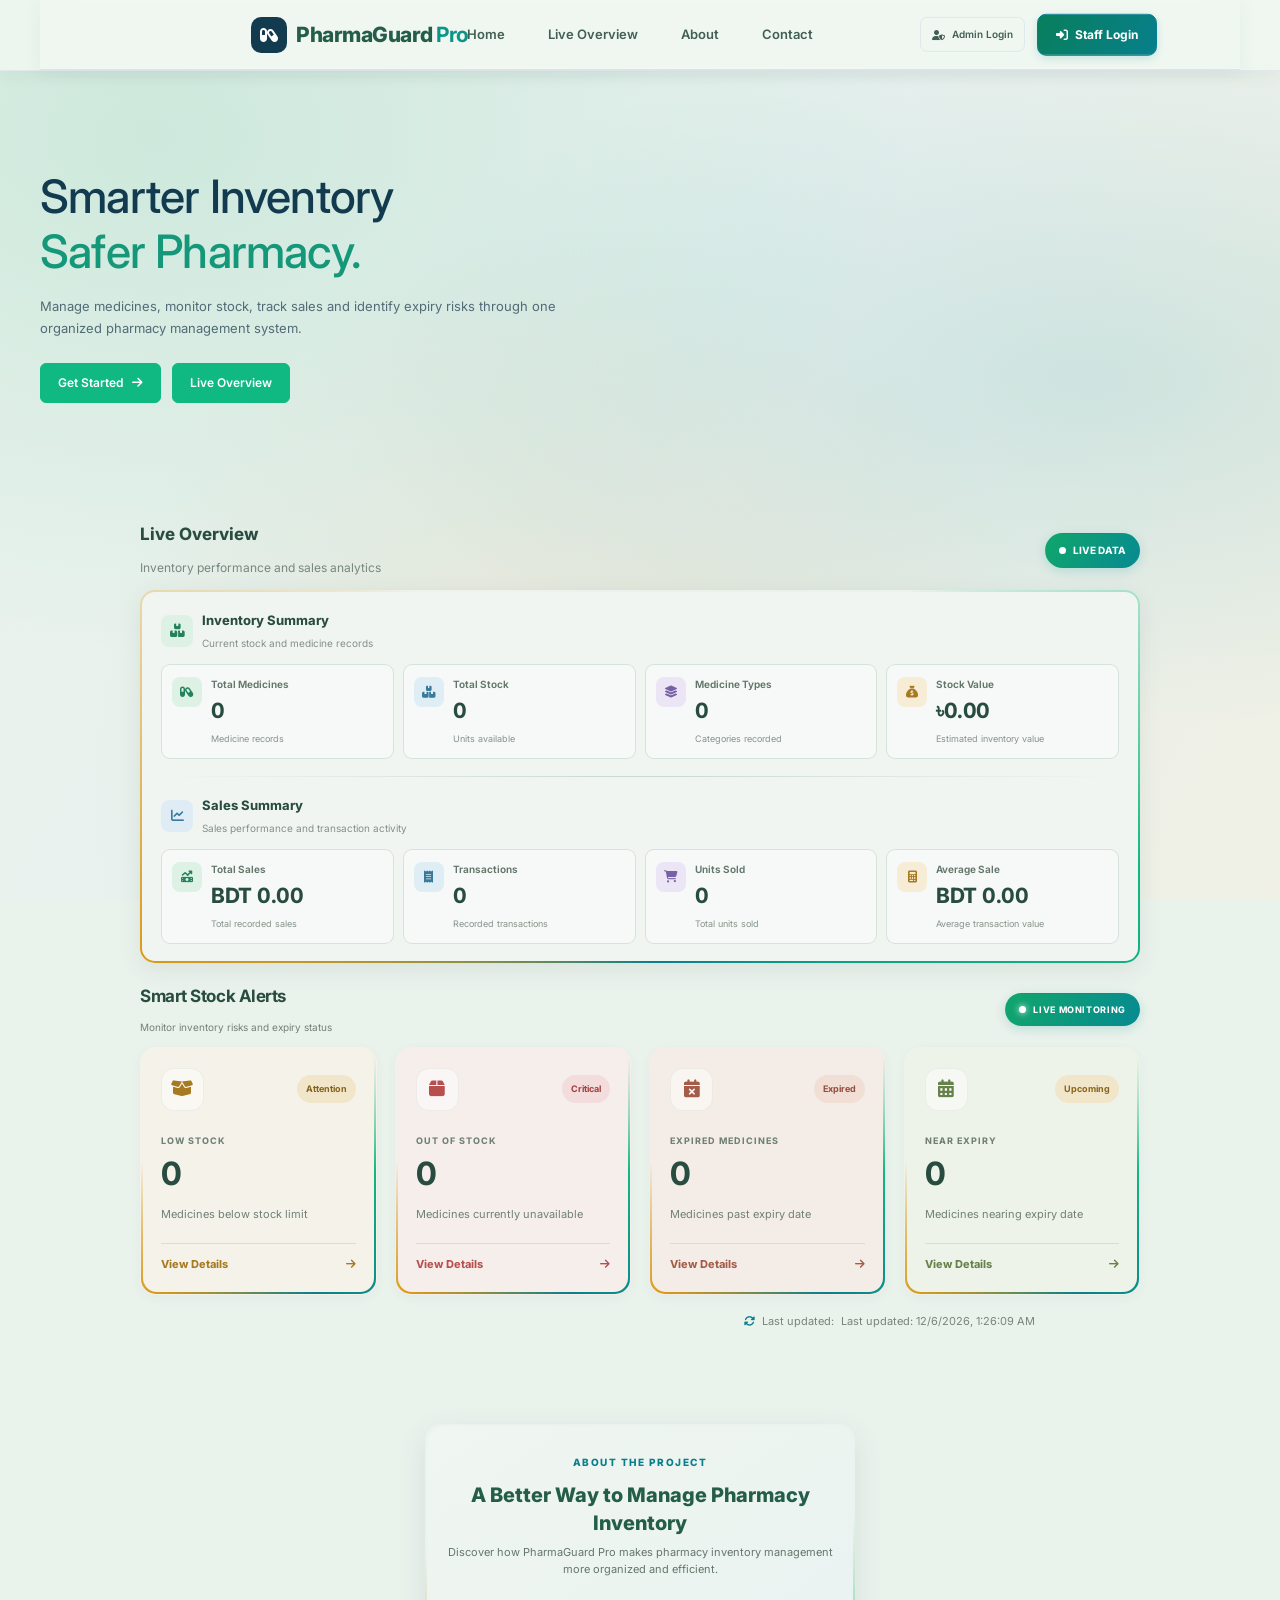
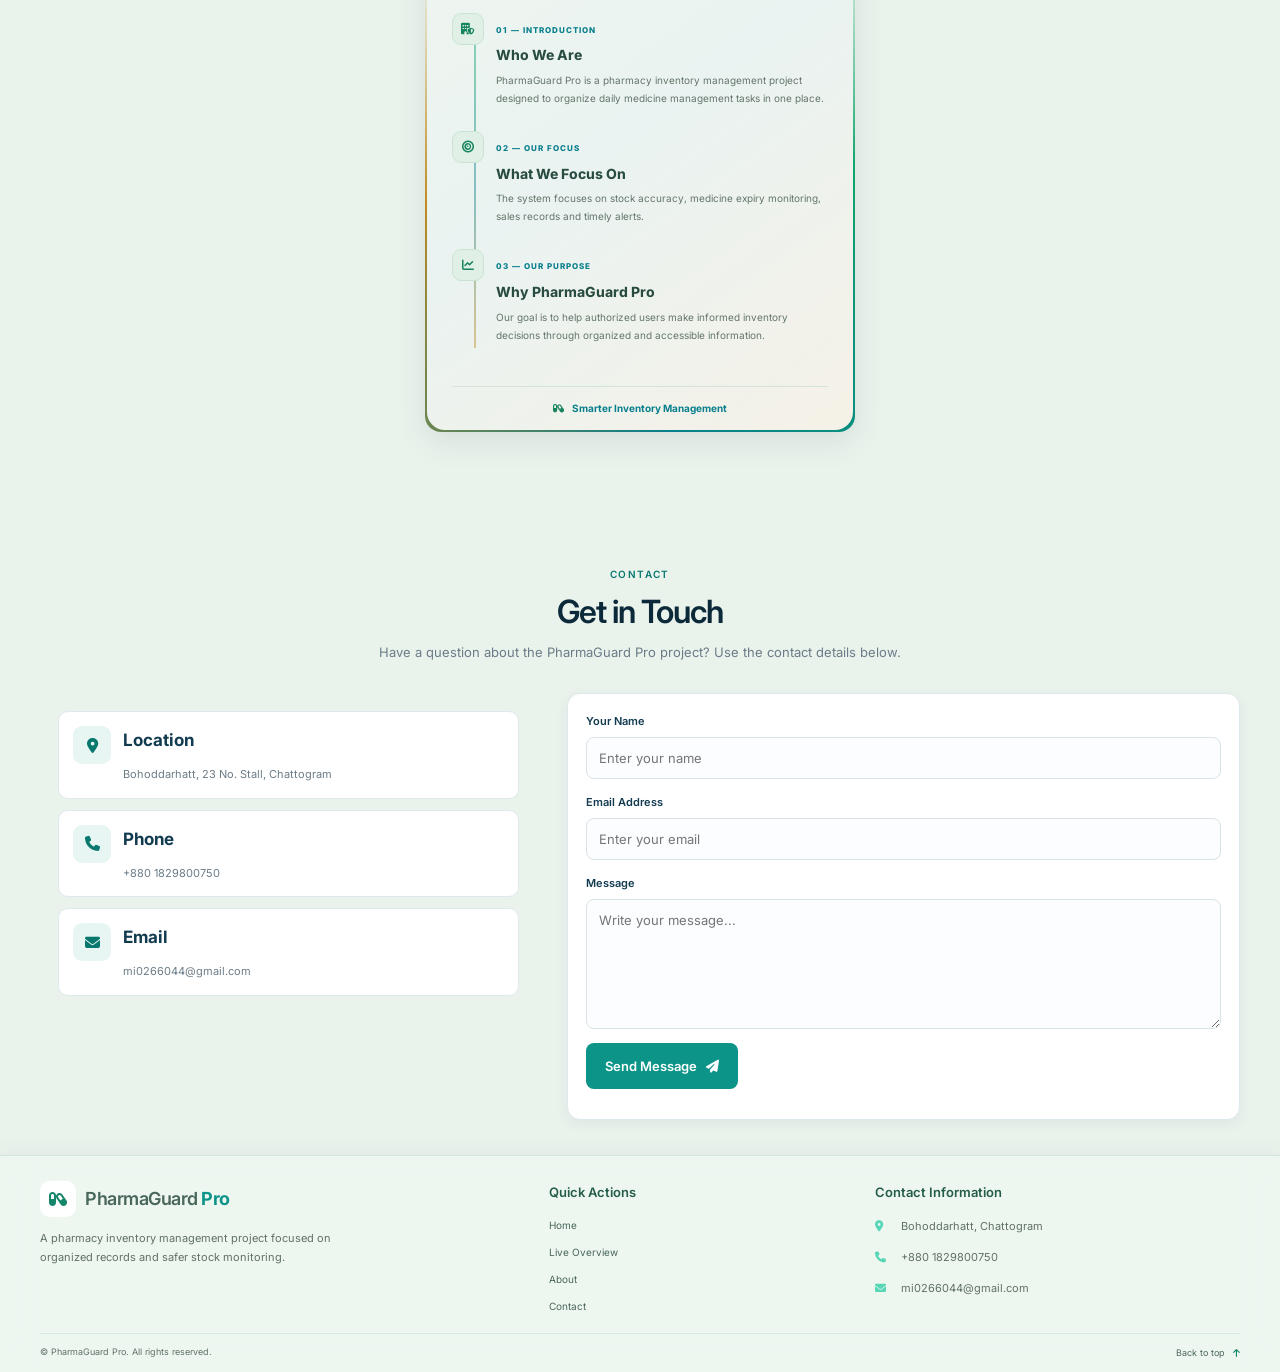
==== commit 336d7271: "Add files via upload" ====
--- a/index.html
+++ b/index.html
@@ -26,7 +26,7 @@
     >
 
     <!-- Main Stylesheet -->
-<link rel="stylesheet" href="style.css?v=3.0">
+<link rel="stylesheet" href="style.css?v=4.0">
 </head>
 
 <body>
--- a/style.css
+++ b/style.css
@@ -4578,4 +4578,487 @@
         font-size: 17px;
     }
 
+}
+
+/* ==========================================
+   MOBILE - ULTRA COMPACT 4 COLUMN DASHBOARD
+   ========================================== */
+
+@media screen and (max-width: 600px) {
+
+    /* Four cards in every row */
+    .combined-metrics-grid,
+    .dashboard-metrics.alert-metrics {
+        display: grid !important;
+        grid-template-columns: repeat(4, minmax(0, 1fr)) !important;
+        gap: 6px !important;
+    }
+
+    /* Compact card size */
+    .combined-metric,
+    .alert-card {
+        min-width: 0 !important;
+        min-height: 105px !important;
+        padding: 8px 4px !important;
+        border-radius: 9px !important;
+        display: flex;
+        flex-direction: column;
+        justify-content: center;
+        align-items: center;
+        text-align: center;
+        overflow: hidden;
+    }
+
+    /* Small icons */
+    .combined-metric-icon,
+    .alert-icon-box {
+        width: 25px !important;
+        height: 25px !important;
+        min-width: 25px !important;
+        font-size: 11px !important;
+        margin: 0 auto 5px !important;
+    }
+
+    /* Card information */
+    .combined-metric-info,
+    .alert-card-info {
+        width: 100%;
+        min-width: 0;
+        text-align: center;
+    }
+
+    .combined-metric-info span,
+    .alert-category {
+        font-size: 8px !important;
+        line-height: 1.2 !important;
+        display: block;
+        overflow-wrap: anywhere;
+    }
+
+    .combined-metric-info h3,
+    .alert-card-info h3 {
+        font-size: 13px !important;
+        line-height: 1.3 !important;
+        margin: 4px 0 !important;
+        overflow-wrap: anywhere;
+    }
+
+    .combined-metric-info p,
+    .alert-card-info p {
+        display: none !important;
+    }
+
+    /* Alert card top */
+    .alert-card-top {
+        display: flex;
+        flex-direction: column;
+        align-items: center;
+        gap: 3px;
+        width: 100%;
+    }
+
+    .alert-status {
+        font-size: 7px !important;
+        padding: 2px 4px !important;
+    }
+
+    /* View Details compact */
+    .view-details-btn {
+        font-size: 8px !important;
+        padding: 3px 0 !important;
+        margin-top: 4px !important;
+    }
+
+    .view-details-btn i {
+        font-size: 7px;
+    }
+
+    /* Dashboard headings */
+    .combined-dashboard-heading,
+    .smart-alerts-heading {
+        margin-bottom: 12px !important;
+    }
+
+    .combined-dashboard-heading h3,
+    .smart-alerts-heading h3 {
+        font-size: 17px !important;
+    }
+
+    .combined-dashboard-heading p,
+    .smart-alerts-heading p {
+        font-size: 10px !important;
+    }
+
+    /* Reduce dashboard spacing */
+    .combined-card-content {
+        padding: 10px !important;
+    }
+
+    .combined-section-heading {
+        gap: 7px !important;
+        margin-bottom: 9px !important;
+    }
+
+    .combined-section-heading h4 {
+        font-size: 12px !important;
+    }
+
+    .combined-section-heading p {
+        font-size: 9px !important;
+    }
+
+    .combined-section-icon {
+        width: 27px !important;
+        height: 27px !important;
+        font-size: 12px !important;
+    }
+
+    .combined-section-divider {
+        margin: 12px 0 !important;
+    }
+
+    .combined-dashboard-group,
+    .smart-alerts-group {
+        width: calc(100% - 20px) !important;
+    }
+
+    .dashboard-updated {
+        font-size: 10px !important;
+    }
+}
+
+/* Very small screens */
+@media screen and (max-width: 360px) {
+
+    .combined-metrics-grid,
+    .dashboard-metrics.alert-metrics {
+        gap: 4px !important;
+    }
+
+    .combined-metric,
+    .alert-card {
+        min-height: 95px !important;
+        padding: 5px 2px !important;
+    }
+
+    .combined-metric-info span,
+    .alert-category {
+        font-size: 7px !important;
+    }
+
+    .combined-metric-info h3,
+    .alert-card-info h3 {
+        font-size: 11px !important;
+    }
+
+    .view-details-btn {
+        font-size: 7px !important;
+    }
+}
+
+/* ==========================================
+   MOBILE HERO & BUTTON COMPACT DESIGN
+   ========================================== */
+
+@media screen and (max-width: 600px) {
+
+    /* Reduce Hero Section Height */
+    .hero {
+        min-height: auto !important;
+        height: auto !important;
+        padding: 40px 0 35px !important;
+    }
+
+    .hero-content {
+        padding-top: 0 !important;
+        padding-bottom: 0 !important;
+    }
+
+    /* Smaller Hero Heading */
+    .hero h1 {
+        font-size: 27px !important;
+        line-height: 1.2 !important;
+        margin-bottom: 12px !important;
+    }
+
+    /* Smaller Description */
+    .hero p {
+        font-size: 12px !important;
+        line-height: 1.5 !important;
+        margin-bottom: 17px !important;
+    }
+
+    /* Compact Buttons */
+    .hero-actions {
+        display: flex !important;
+        flex-direction: row !important;
+        justify-content: center !important;
+        align-items: center !important;
+        gap: 8px !important;
+    }
+
+    .hero-actions .btn {
+        width: auto !important;
+        min-width: 0 !important;
+        padding: 9px 13px !important;
+        font-size: 11px !important;
+        line-height: 1.2 !important;
+        border-radius: 7px !important;
+        gap: 6px !important;
+    }
+
+    .hero-actions .btn i {
+        font-size: 10px !important;
+    }
+}
+
+/* Extra Small Mobile */
+@media screen and (max-width: 360px) {
+
+    .hero {
+        padding: 30px 0 28px !important;
+    }
+
+    .hero h1 {
+        font-size: 24px !important;
+    }
+
+    .hero p {
+        font-size: 11px !important;
+    }
+
+    .hero-actions .btn {
+        padding: 8px 10px !important;
+        font-size: 10px !important;
+    }
+}
+
+/* MOBILE NAVBAR - 50% SIDE MENU */
+@media screen and (max-width: 600px) {
+
+  .navbar {
+    display: flex !important;
+    align-items: center !important;
+    justify-content: space-between !important;
+    position: relative !important;
+    width: 100% !important;
+  }
+
+  /* Project Name - Left */
+  .navbar .logo {
+    margin-right: auto !important;
+    flex-shrink: 0 !important;
+    position: relative !important;
+    z-index: 1002 !important;
+  }
+
+  /* Hamburger - Right */
+  .navbar .menu-icon {
+    display: flex !important;
+    margin-left: auto !important;
+    margin-right: 0 !important;
+    position: relative !important;
+    z-index: 1003 !important;
+    cursor: pointer;
+  }
+
+  /* Side Navigation - 50% Width */
+  .navbar .nav-menu {
+    position: absolute !important;
+    top: 100% !important;
+    right: 0 !important;
+    left: auto !important;
+
+    width: 50vw !important;
+    max-width: 50vw !important;
+    min-width: 0 !important;
+
+    height: auto !important;
+    max-height: 75vh !important;
+    overflow-y: auto !important;
+
+    display: none;
+    flex-direction: column !important;
+    align-items: stretch !important;
+
+    padding: 18px 14px !important;
+    margin: 0 !important;
+
+    background: #ffffff !important;
+    border-radius: 0 0 0 12px !important;
+    box-shadow: 0 8px 25px rgba(0,0,0,0.15) !important;
+
+    z-index: 1001 !important;
+  }
+
+  /* Open Menu */
+  .navbar .menu-toggle:checked ~ .nav-menu {
+    display: flex !important;
+  }
+
+  .navbar .nav-menu .nav-link {
+    display: block !important;
+    width: 100% !important;
+    padding: 11px 8px !important;
+    font-size: 13px !important;
+    text-align: left !important;
+  }
+
+  .navbar .nav-actions {
+    display: flex !important;
+    flex-direction: column !important;
+    width: 100% !important;
+    gap: 9px !important;
+    margin-top: 12px !important;
+  }
+
+  .navbar .nav-actions .btn {
+    width: 100% !important;
+    padding: 9px 7px !important;
+    font-size: 11px !important;
+    text-align: center !important;
+  }
+}
+
+
+/* ==========================================
+   PHARMAGUARD PRO - MOBILE NAVBAR FIX
+   Logo Left | Hamburger Right | 50% Side Menu
+========================================== */
+
+@media screen and (max-width: 600px) {
+
+    /* Navbar full width alignment */
+    .site-header .navbar.container {
+        display: flex !important;
+        align-items: center !important;
+        justify-content: space-between !important;
+
+        width: 100% !important;
+        max-width: 100% !important;
+        margin: 0 !important;
+        padding: 10px 16px !important;
+
+        box-sizing: border-box !important;
+        position: relative !important;
+    }
+
+    /* Logo - Extreme Left */
+    .navbar .logo {
+        display: flex !important;
+        align-items: center !important;
+        justify-content: flex-start !important;
+
+        margin: 0 !important;
+        padding: 0 !important;
+
+        flex: 0 1 auto !important;
+        flex-shrink: 1 !important;
+
+        position: relative !important;
+        z-index: 1002 !important;
+    }
+
+    /* Logo Icon */
+    .navbar .logo-icon {
+        flex-shrink: 0 !important;
+    }
+
+    /* Hamburger - Extreme Right */
+    .navbar .menu-icon {
+        display: flex !important;
+        align-items: center !important;
+        justify-content: center !important;
+
+        width: 46px !important;
+        height: 46px !important;
+        min-width: 46px !important;
+
+        margin: 0 0 0 auto !important;
+        padding: 0 !important;
+
+        flex-shrink: 0 !important;
+        position: relative !important;
+        z-index: 1003 !important;
+
+        cursor: pointer !important;
+        border-radius: 12px !important;
+    }
+
+    /* Side Menu */
+    .navbar .nav-menu {
+        display: none;
+
+        position: absolute !important;
+        top: 100% !important;
+        right: 0 !important;
+        left: auto !important;
+
+        width: 50vw !important;
+        min-width: 0 !important;
+        max-width: 50vw !important;
+
+        height: auto !important;
+        max-height: 75vh !important;
+        overflow-y: auto !important;
+
+        flex-direction: column !important;
+        align-items: stretch !important;
+        justify-content: flex-start !important;
+
+        margin: 0 !important;
+        padding: 18px 12px !important;
+
+        background: #ffffff !important;
+
+        border-radius: 0 0 0 14px !important;
+        box-shadow: 0 8px 25px rgba(0,0,0,0.15) !important;
+
+        z-index: 1001 !important;
+        box-sizing: border-box !important;
+    }
+
+    /* Menu Open */
+    .navbar .menu-toggle:checked ~ .nav-menu {
+        display: flex !important;
+    }
+
+    /* Navigation Links */
+    .navbar .nav-menu .nav-link {
+        display: block !important;
+        width: 100% !important;
+
+        padding: 12px 8px !important;
+        margin: 0 !important;
+
+        font-size: 13px !important;
+        text-align: left !important;
+
+        box-sizing: border-box !important;
+    }
+
+    /* Navigation Actions */
+    .navbar .nav-actions {
+        display: flex !important;
+        flex-direction: column !important;
+
+        align-items: stretch !important;
+
+        width: 100% !important;
+        gap: 9px !important;
+
+        margin: 12px 0 0 !important;
+        padding: 0 !important;
+    }
+
+    .navbar .nav-actions .btn {
+        width: 100% !important;
+        margin: 0 !important;
+        padding: 10px 6px !important;
+
+        font-size: 11px !important;
+        text-align: center !important;
+
+        box-sizing: border-box !important;
+    }
 }
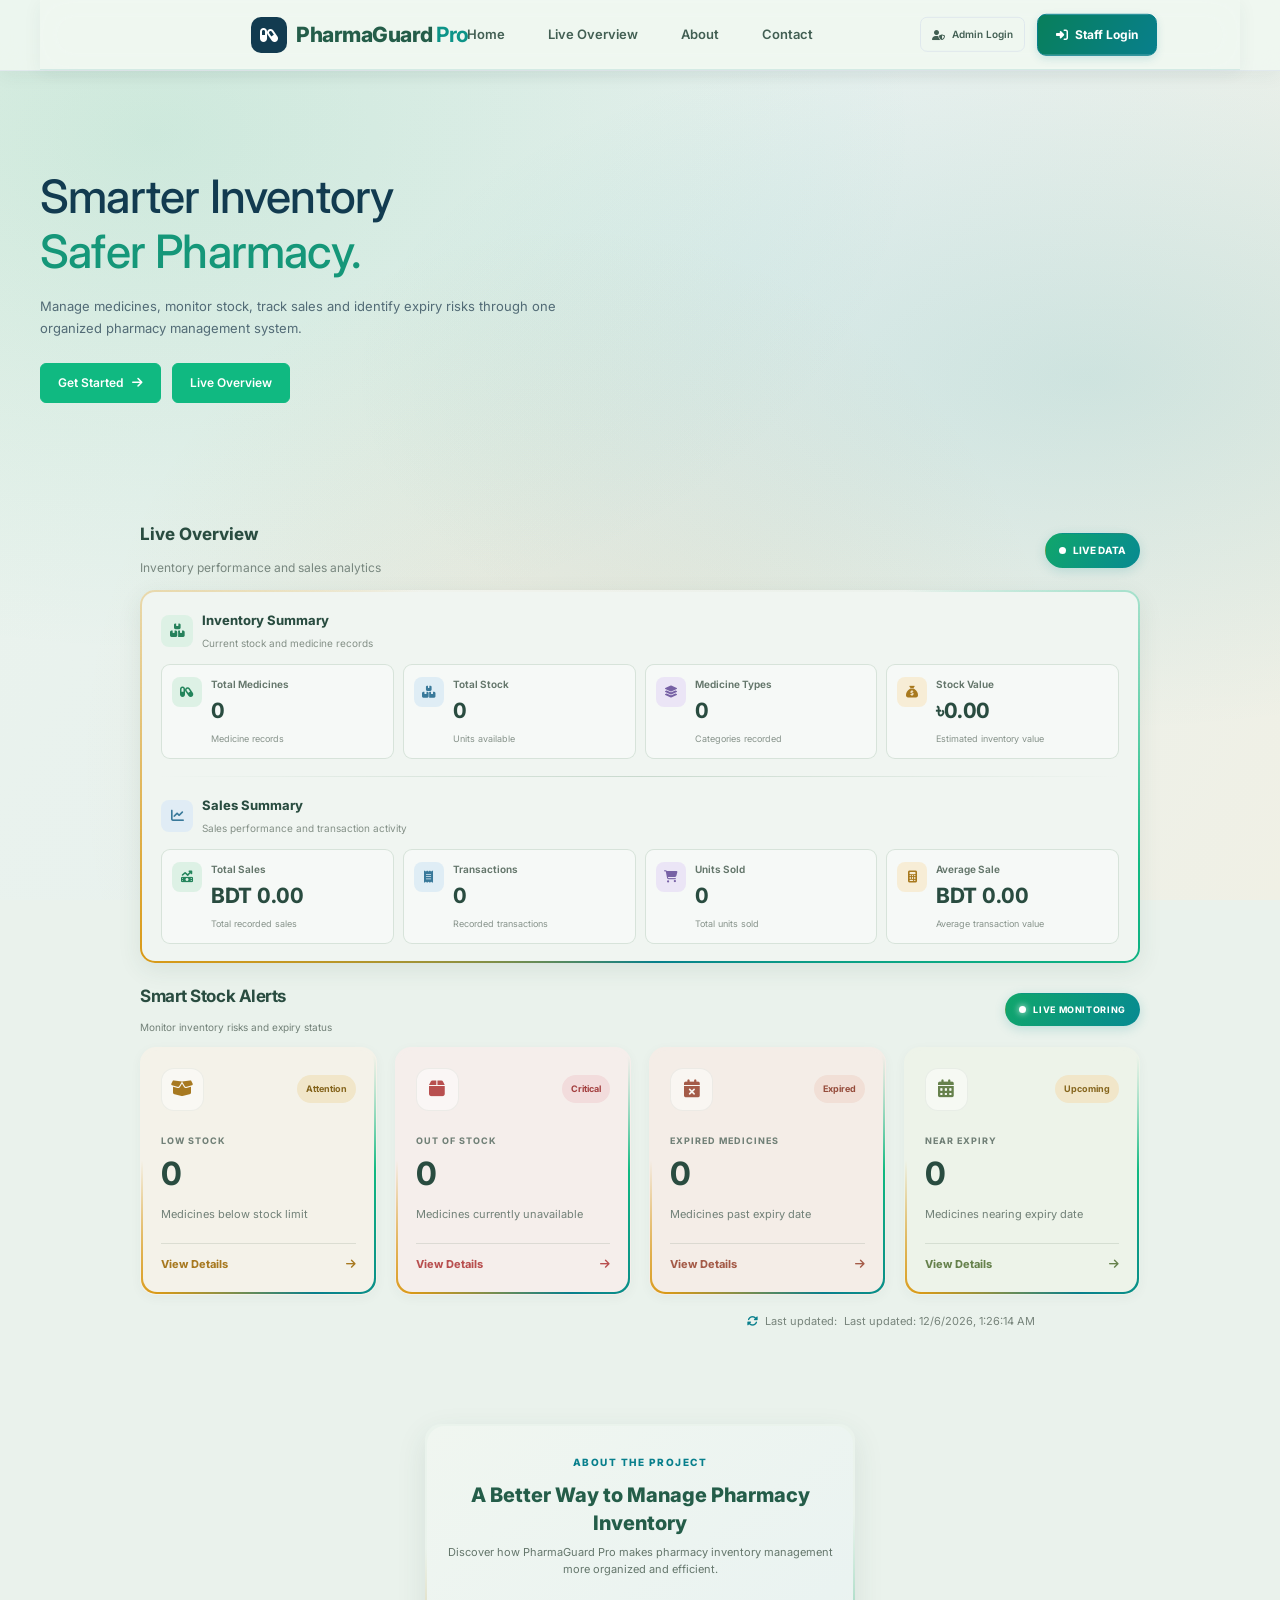
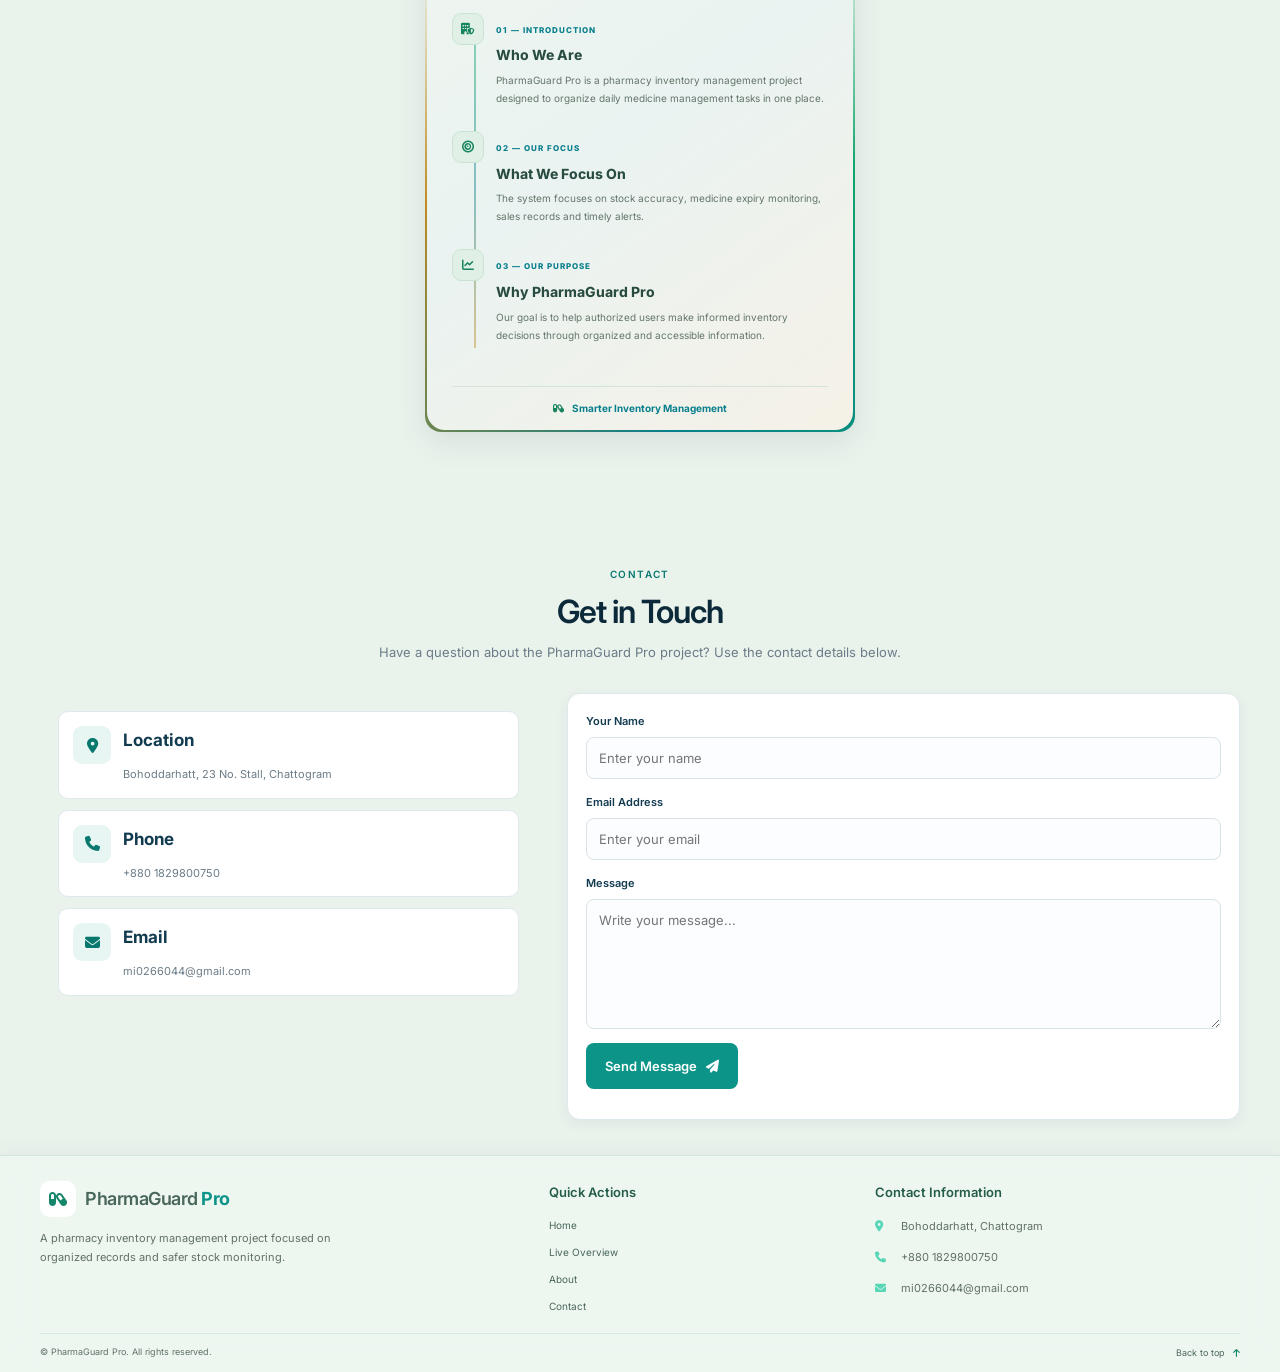
==== commit 630c524a: "Add files via upload" ====
--- a/index.html
+++ b/index.html
@@ -26,7 +26,7 @@
     >
 
     <!-- Main Stylesheet -->
-<link rel="stylesheet" href="style.css?v=4.0">
+<link rel="stylesheet" href="style.css?v=5.0">
 </head>
 
 <body>
--- a/style.css
+++ b/style.css
@@ -5061,4 +5061,36 @@
 
         box-sizing: border-box !important;
     }
+}
+
+/* =====================================
+   PHARMAGUARD PRO - STICKY MOBILE NAVBAR
+===================================== */
+
+@media screen and (max-width: 600px) {
+
+    .site-header {
+        position: sticky !important;
+        position: -webkit-sticky !important;
+        top: 0 !important;
+        left: 0 !important;
+        right: 0 !important;
+
+        width: 100% !important;
+        z-index: 9999 !important;
+
+        background: #edf6f1 !important;
+        box-shadow: 0 4px 15px rgba(0, 0, 0, 0.08) !important;
+    }
+
+    .site-header .navbar {
+        position: relative !important;
+        z-index: 9999 !important;
+    }
+
+    /* Keep navbar visible while scrolling */
+    html {
+        scroll-padding-top: 80px;
+    }
+
 }
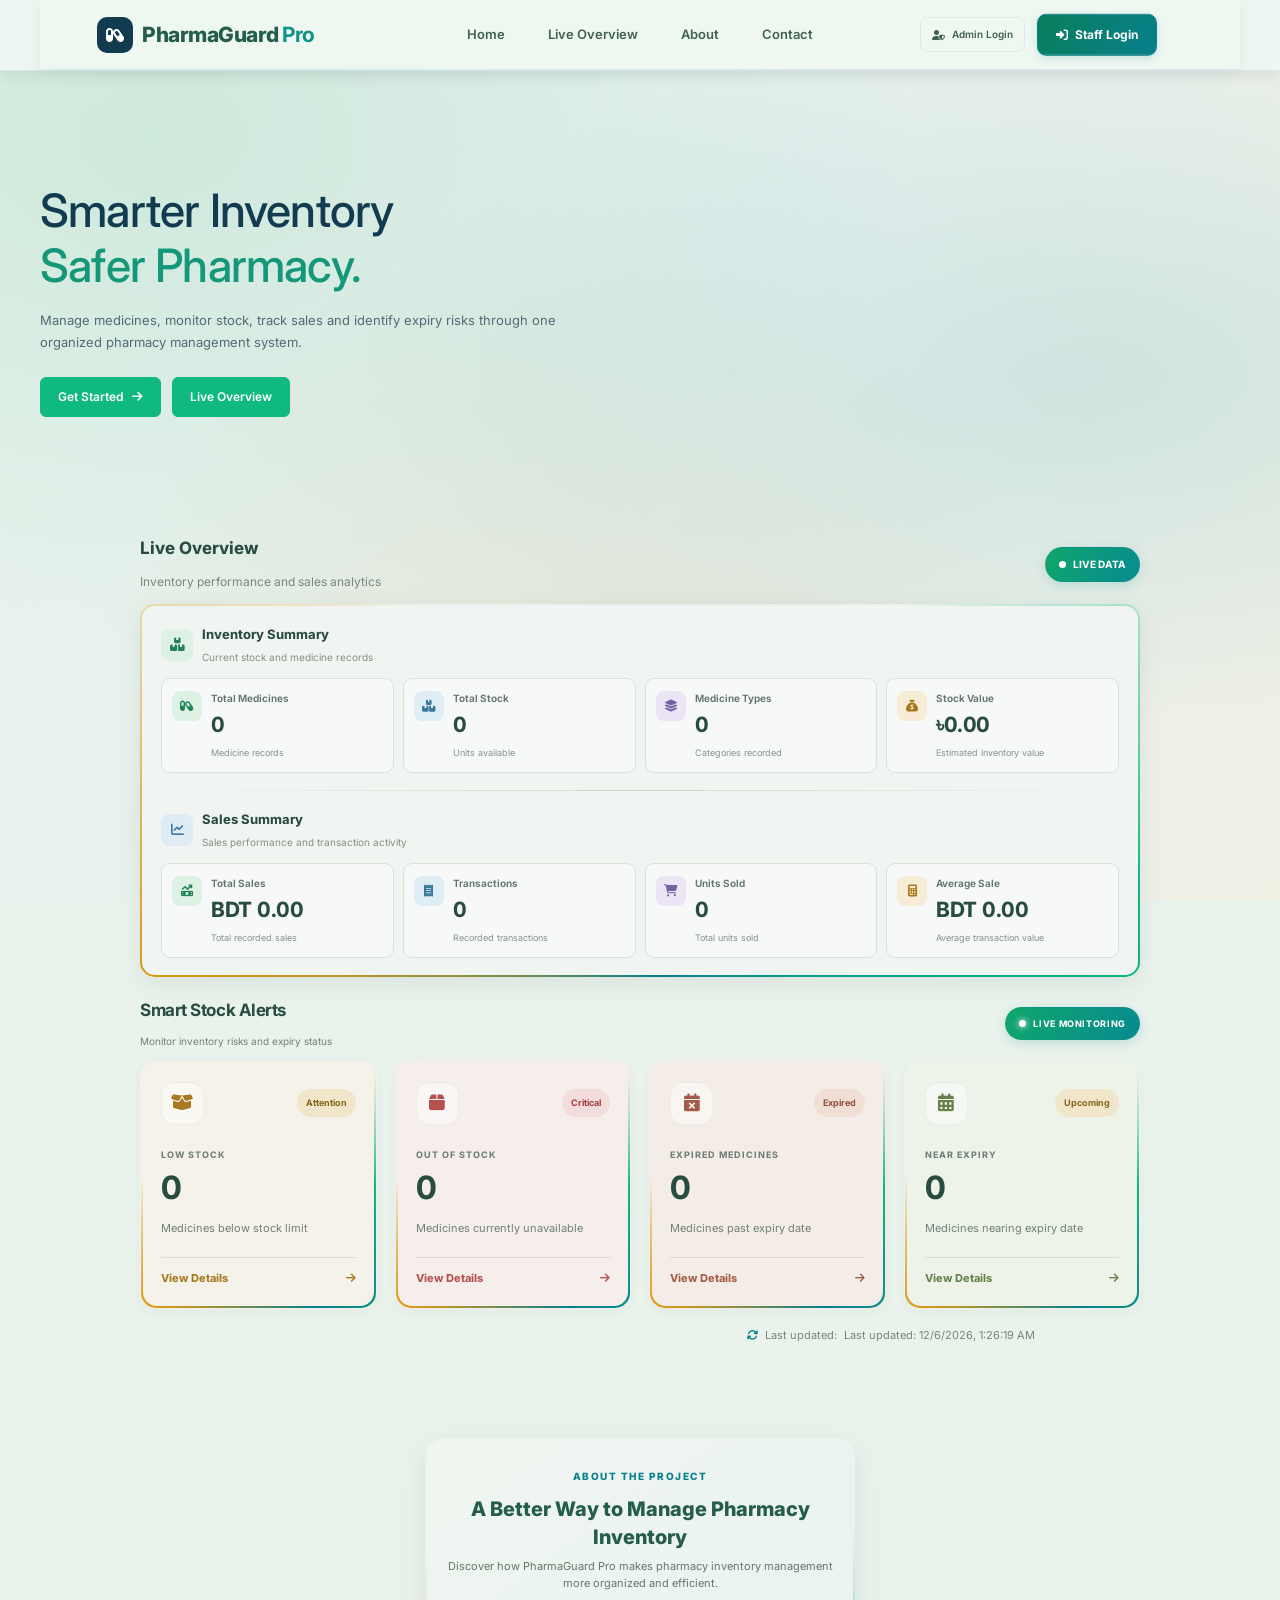
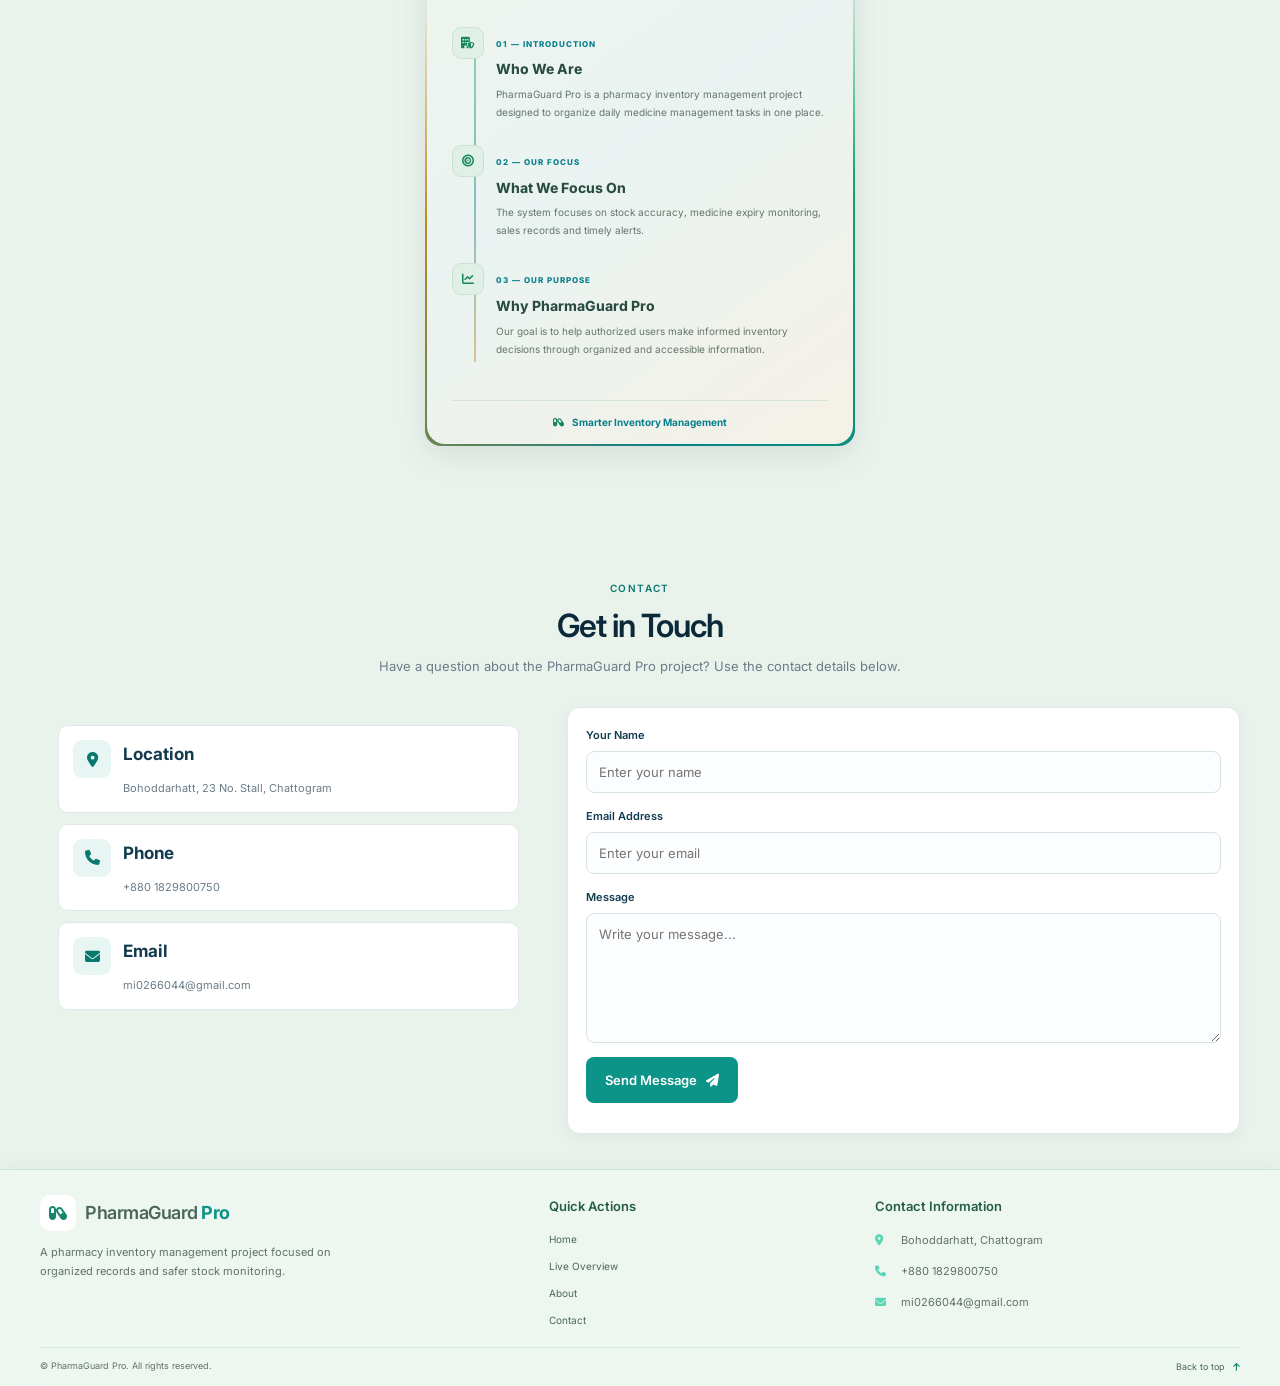
==== commit 8e9c84f7: "Add files via upload" ====
--- a/index.html
+++ b/index.html
@@ -26,7 +26,7 @@
     >
 
     <!-- Main Stylesheet -->
-<link rel="stylesheet" href="style.css?v=5.0">
+<link rel="stylesheet" href="style.css?v=6.0">
 </head>
 
 <body>
--- a/style.css
+++ b/style.css
@@ -5093,4 +5093,108 @@
         scroll-padding-top: 80px;
     }
 
+}
+
+
+/* ============================================
+   PHARMAGUARD PRO - GLOBAL FIXED NAVBAR
+   All Devices | Desktop + Mobile
+============================================ */
+
+/* Sticky Header - All Devices */
+html {
+    scroll-padding-top: 90px;
+}
+
+.site-header {
+    position: fixed !important;
+    top: 0 !important;
+    left: 0 !important;
+    right: 0 !important;
+
+    width: 100% !important;
+    z-index: 99999 !important;
+
+    background: #edf6f1 !important;
+    box-shadow: 0 4px 15px rgba(0,0,0,0.08) !important;
+}
+
+/* Prevent Home Page from going behind Navbar */
+body {
+    padding-top: 85px !important;
+}
+
+/* ============================================
+   DESKTOP NAVBAR - LOGO SPACING FIX
+============================================ */
+
+@media screen and (min-width: 601px) {
+
+    .site-header .navbar {
+        display: flex !important;
+        align-items: center !important;
+        gap: 35px !important;
+    }
+
+    .navbar .logo {
+        flex-shrink: 0 !important;
+        margin-right: 25px !important;
+    }
+
+    .navbar .nav-menu {
+        margin-left: auto !important;
+    }
+
+    .navbar .nav-actions {
+        flex-shrink: 0 !important;
+    }
+}
+
+/* ============================================
+   MOBILE NAVBAR
+============================================ */
+
+@media screen and (max-width: 600px) {
+
+    body {
+        padding-top: 76px !important;
+    }
+
+    .site-header {
+        width: 100% !important;
+        position: fixed !important;
+        top: 0 !important;
+        left: 0 !important;
+        right: 0 !important;
+    }
+
+    .site-header .navbar {
+        display: flex !important;
+        align-items: center !important;
+        justify-content: space-between !important;
+    }
+
+    .navbar .logo {
+        margin-right: auto !important;
+    }
+
+    .navbar .menu-icon {
+        margin-left: auto !important;
+    }
+}
+
+/* DESKTOP LOGO LEFT SPACING FIX */
+@media screen and (min-width: 601px) {
+
+    .site-header .navbar.container {
+        padding-left: 45px !important;
+        padding-right: 45px !important;
+        box-sizing: border-box !important;
+    }
+
+    .navbar .logo {
+        margin-left: 0 !important;
+        margin-right: auto !important;
+    }
+
 }
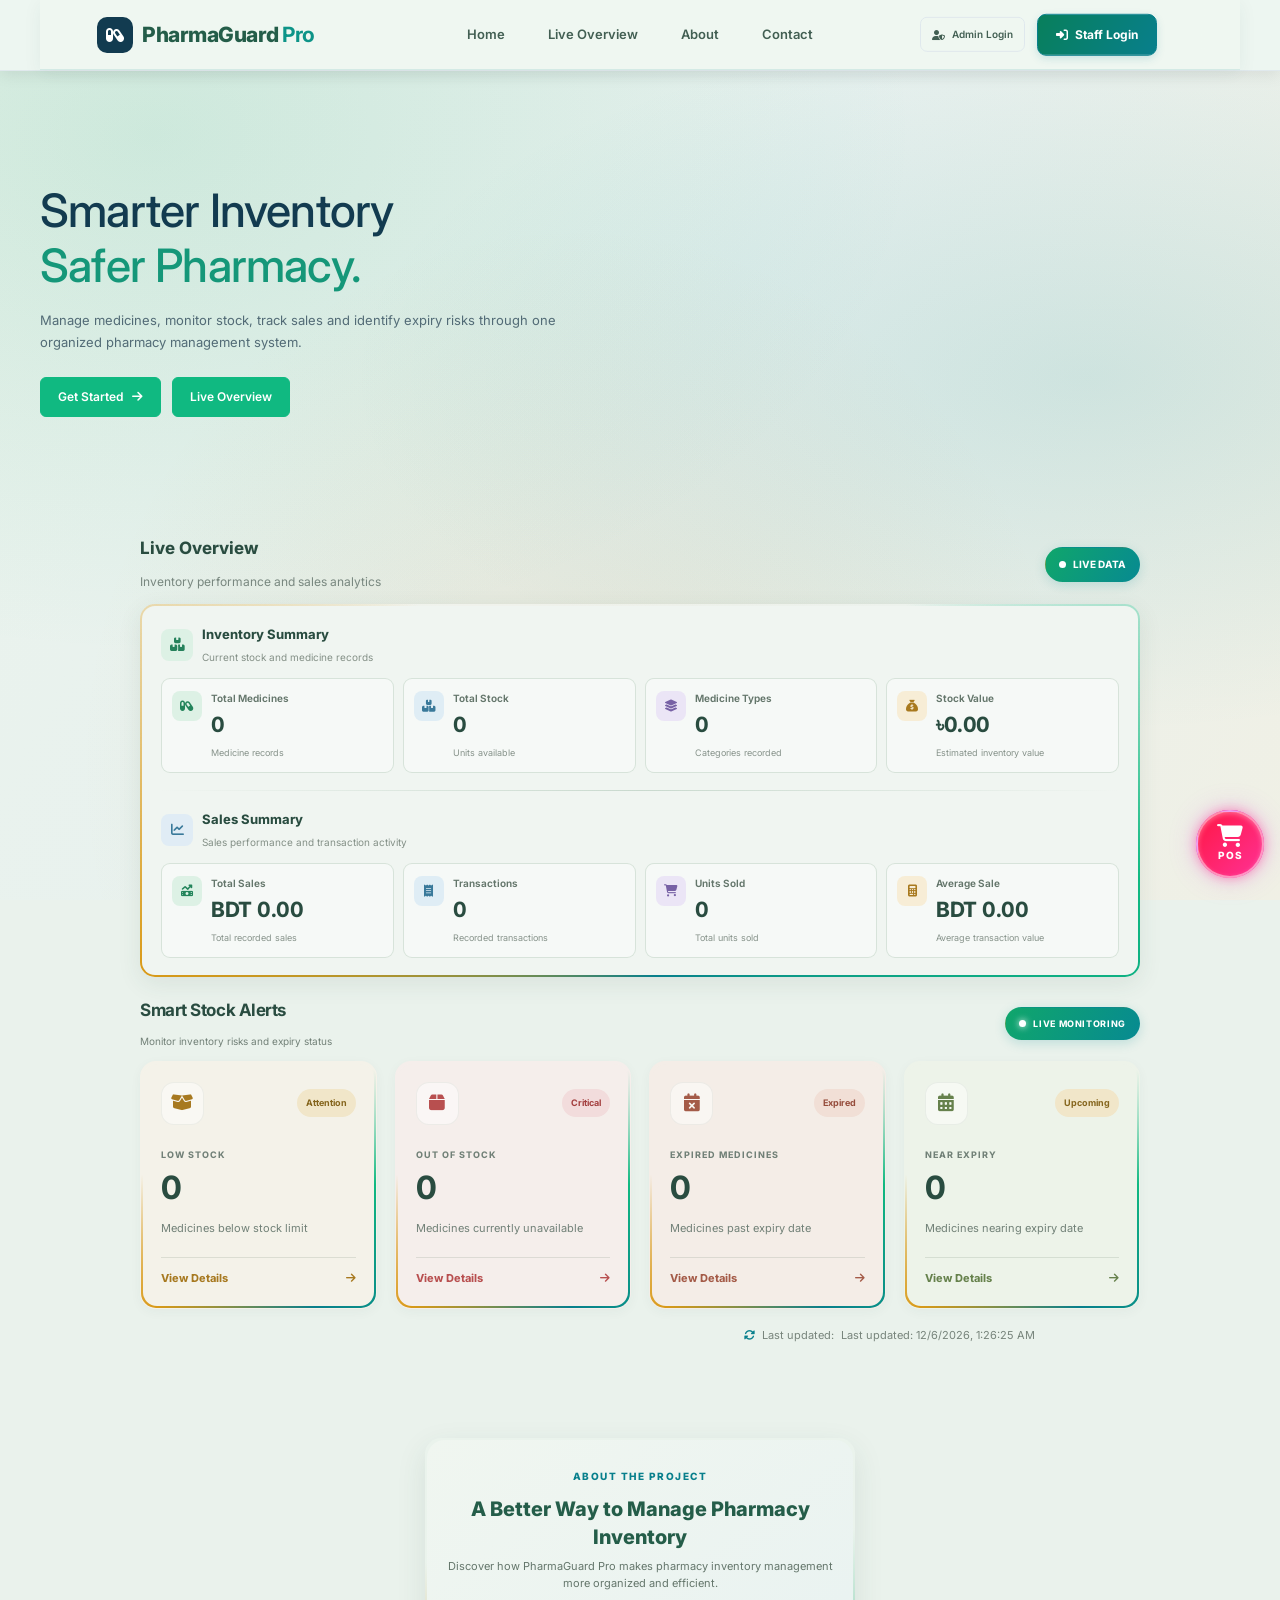
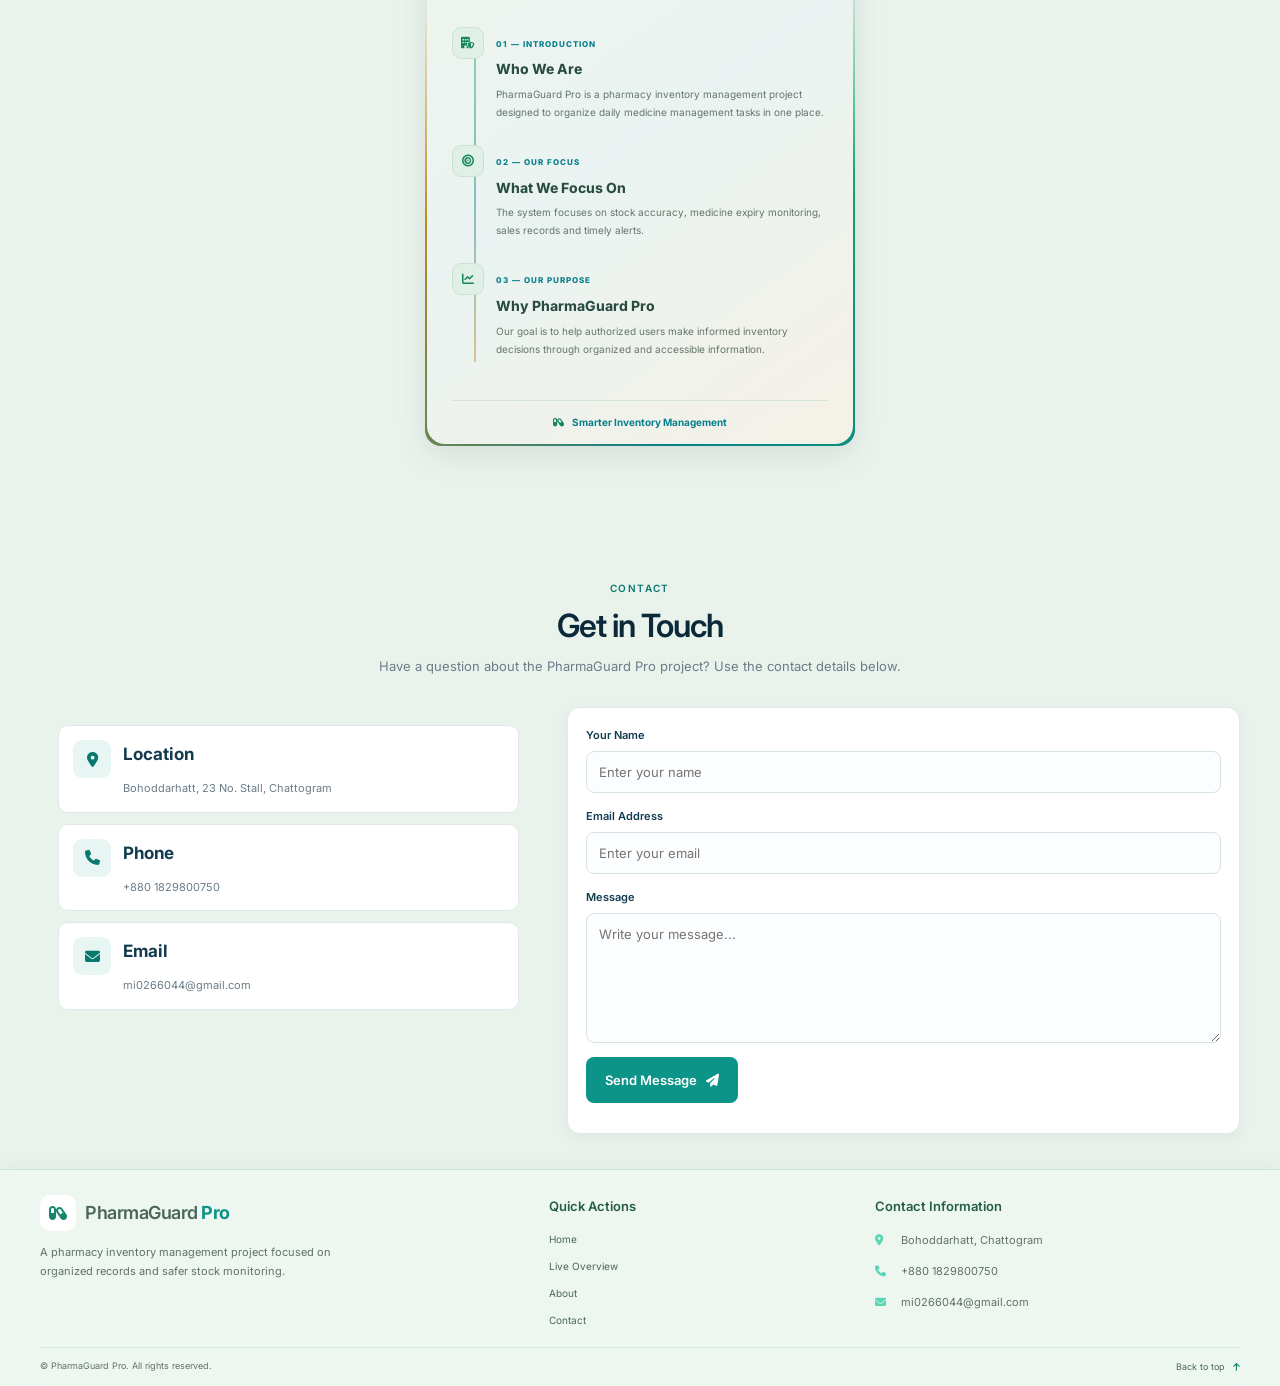
==== commit e25eb84f: "Add files via upload" ====
--- a/index.html
+++ b/index.html
@@ -628,6 +628,53 @@
     </div>
 </footer>
 
+<!-- Floating POS Button -->
+<div class="floating-pos-container">
+
+    <div class="pos-ripple ripple-one"></div>
+    <div class="pos-ripple ripple-two"></div>
+    <div class="pos-ripple ripple-three"></div>
+
+    <button class="floating-pos-btn" id="floatingPosBtn"
+            onclick="togglePosMenu()">
+
+        <i class="fas fa-shopping-cart"></i>
+        <span>POS</span>
+
+    </button>
+
+    <!-- POS Menu -->
+    <div class="pos-menu" id="posMenu">
+
+        <a href="pos.php">
+            <i class="fas fa-cash-register"></i>
+            New Sale
+        </a>
+
+        <a href="sales-history.php">
+            <i class="fas fa-history"></i>
+            Sales History
+        </a>
+
+        <a href="customers.php">
+            <i class="fas fa-users"></i>
+            Customers
+        </a>
+
+        <a href="sales-return.php">
+            <i class="fas fa-undo"></i>
+            Sales Return
+        </a>
+
+        <a href="sales-reports.php">
+            <i class="fas fa-chart-line"></i>
+            Sales Reports
+        </a>
+
+    </div>
+
+</div>
+
 
     <!-- Existing project scripts -->
     <script src="script.js"></script>
--- a/style.css
+++ b/style.css
@@ -5197,4 +5197,229 @@
         margin-right: auto !important;
     }
 
+}
+
+
+/* PREMIUM RED & PINK FLOATING POS */
+
+.floating-pos-container {
+    position: fixed;
+    right: 12px;
+    bottom: 18px;
+
+    width: 76px;
+    height: 76px;
+
+    display: flex;
+    align-items: center;
+    justify-content: center;
+
+    z-index: 99999;
+}
+
+/* Main Button */
+
+.floating-pos-btn {
+    position: relative;
+
+    width: 68px;
+    height: 68px;
+
+    border: 2px solid rgba(255,255,255,.5);
+    border-radius: 50%;
+
+    background: linear-gradient(
+        135deg,
+        #FF1744,
+        #FF2D87,
+        #D946EF,
+        #FF7043
+    );
+
+    background-size: 250% 250%;
+
+    color: #fff;
+
+    display: flex;
+    flex-direction: column;
+    align-items: center;
+    justify-content: center;
+
+    cursor: pointer;
+
+    box-shadow:
+        0 0 12px rgba(255,45,135,.5),
+        0 0 28px rgba(217,70,239,.25),
+        inset 0 2px 5px rgba(255,255,255,.3);
+
+    animation: posGradient 5s ease infinite;
+
+    z-index: 5;
+}
+
+.floating-pos-btn i {
+    font-size: 23px;
+}
+
+.floating-pos-btn span {
+    font-size: 10px;
+    font-weight: 800;
+    letter-spacing: 1px;
+}
+
+@keyframes posGradient {
+    0%, 100% {
+        background-position: 0% 50%;
+    }
+    50% {
+        background-position: 100% 50%;
+    }
+}
+
+/* Professional Thick Circular Waves */
+
+.pos-ripple {
+    position: absolute;
+    width: 68px;
+    height: 68px;
+    border-radius: 50%;
+
+    border: 4px solid transparent;
+
+    pointer-events: none;
+
+    animation: posRipple 2.8s ease-out infinite;
+}
+
+.ripple-one {
+    border-color: rgba(255, 45, 100, 0.65);
+    animation-delay: 0s;
+}
+
+.ripple-two {
+    border-color: rgba(255, 80, 160, 0.60);
+    animation-delay: .9s;
+}
+
+.ripple-three {
+    border-color: rgba(217, 70, 239, 0.55);
+    animation-delay: 1.8s;
+}
+
+@keyframes posRipple {
+
+    0% {
+        transform: scale(1);
+        opacity: .85;
+        border-width: 4px;
+        box-shadow: 0 0 8px rgba(255, 45, 135, .25);
+    }
+
+    100% {
+        transform: scale(2.4);
+        opacity: 0;
+        border-width: 2px;
+        box-shadow: 0 0 15px rgba(217, 70, 239, .15);
+    }
+}
+
+/* POS MENU */
+
+.pos-menu {
+    position: absolute;
+    right: 0;
+    bottom: 82px;
+
+    width: 195px;
+    padding: 8px;
+
+    background: #fff;
+    border: 1px solid #FBCFE8;
+    border-radius: 13px;
+
+    box-shadow: 0 10px 35px rgba(190,24,93,.18);
+
+    display: flex;
+    flex-direction: column;
+    gap: 4px;
+
+    opacity: 0;
+    visibility: hidden;
+    transform: translateY(12px);
+
+    transition: .3s ease;
+}
+
+.pos-menu.active {
+    opacity: 1;
+    visibility: visible;
+    transform: translateY(0);
+}
+
+.pos-menu a {
+    display: flex;
+    align-items: center;
+    gap: 12px;
+
+    padding: 12px;
+
+    border-radius: 8px;
+
+    color: #374151;
+    text-decoration: none;
+    font-size: 13px;
+    font-weight: 600;
+
+    transition: .25s;
+}
+
+.pos-menu a i {
+    color: #EC4899;
+}
+
+.pos-menu a:hover {
+    background: #FFF1F7;
+    color: #DB2777;
+    transform: translateX(-3px);
+}
+
+/* LAPTOP & DESKTOP */
+
+@media (min-width: 992px) {
+    .floating-pos-container {
+        right: 12px;
+        bottom: 18px;
+    }
+}
+
+/* MOBILE */
+
+@media (max-width: 576px) {
+    .floating-pos-container {
+        right: 14px;
+        bottom: 20px;
+    }
+
+    .floating-pos-btn {
+        width: 60px;
+        height: 60px;
+    }
+
+    .pos-ripple {
+        width: 60px;
+        height: 60px;
+    }
+
+    .pos-menu {
+        bottom: 72px;
+        width: 180px;
+    }
+}
+
+.floating-pos-btn:hover {
+    transform: translateY(-3px) scale(1.05);
+    box-shadow:
+        0 12px 24px rgba(225, 29, 72, 0.38),
+        0 16px 35px rgba(236, 72, 153, 0.30),
+        inset 0 2px 5px rgba(255, 255, 255, 0.4);
 }
